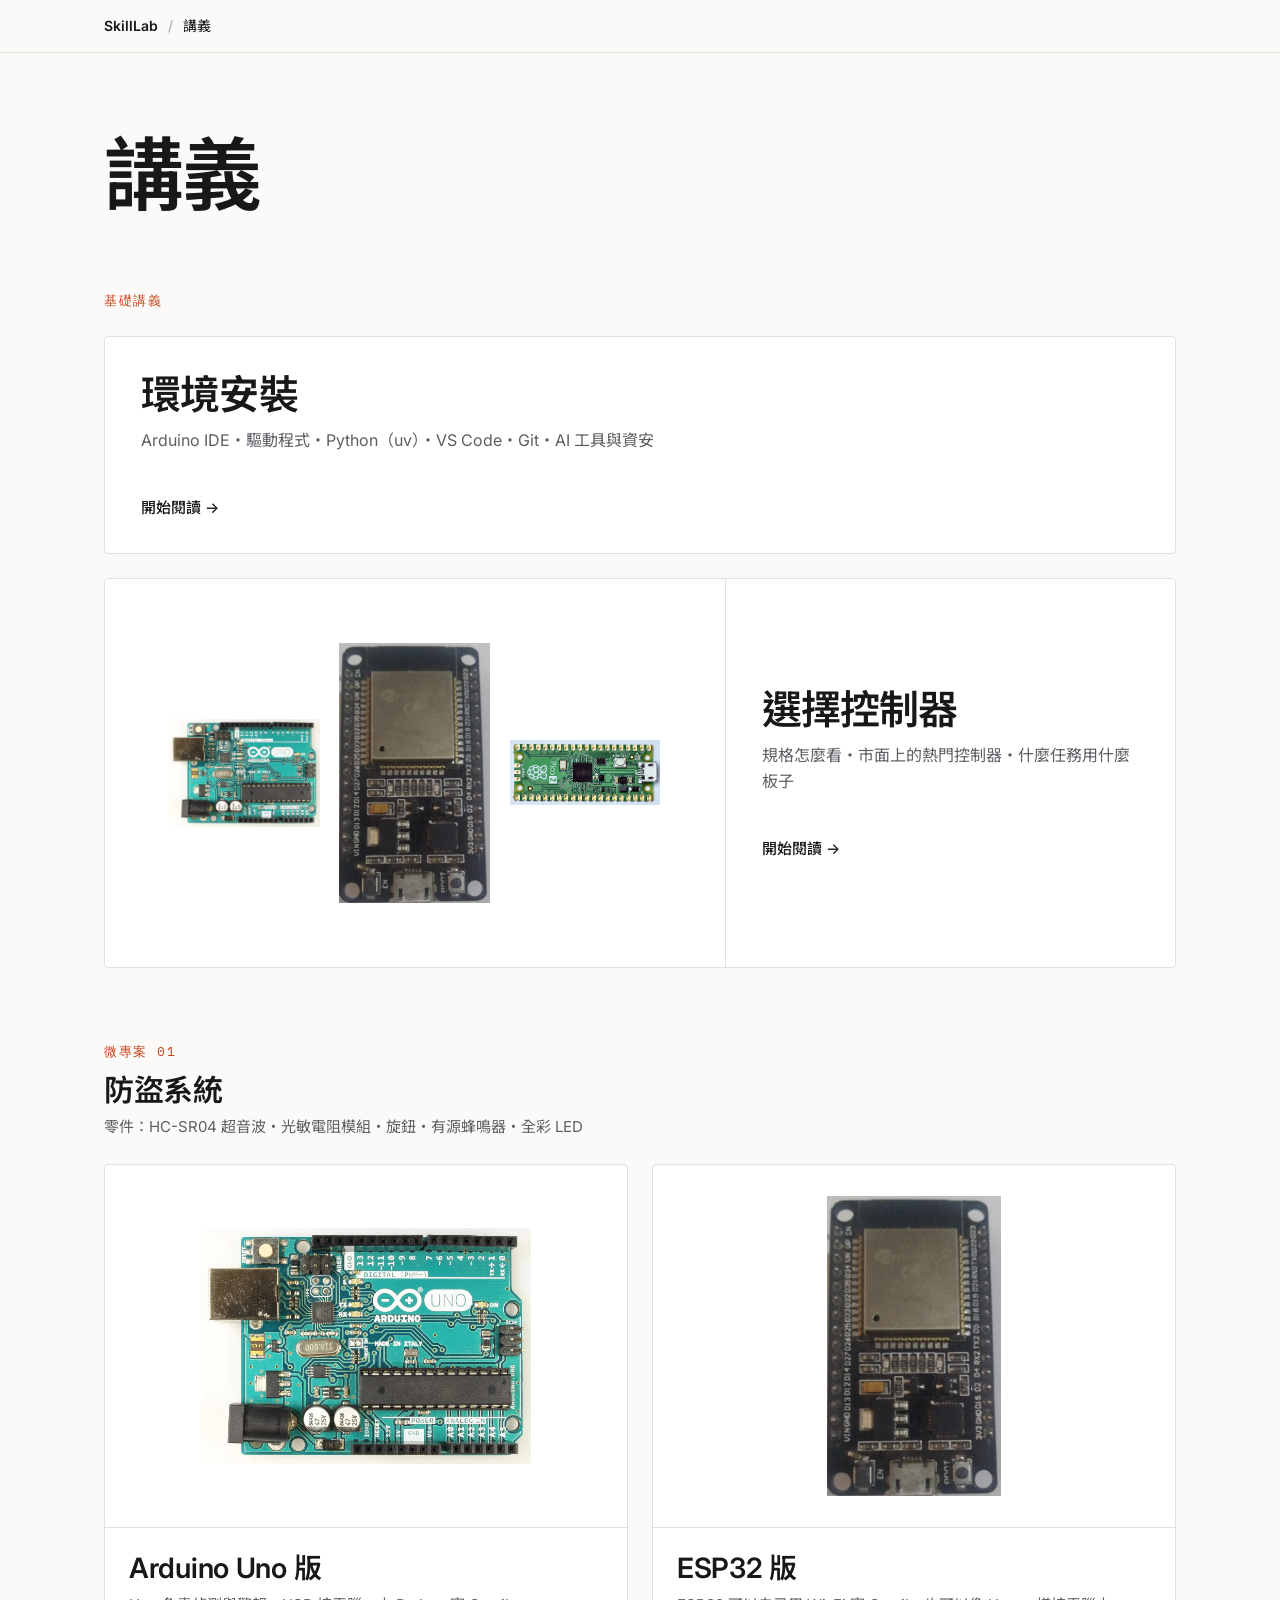
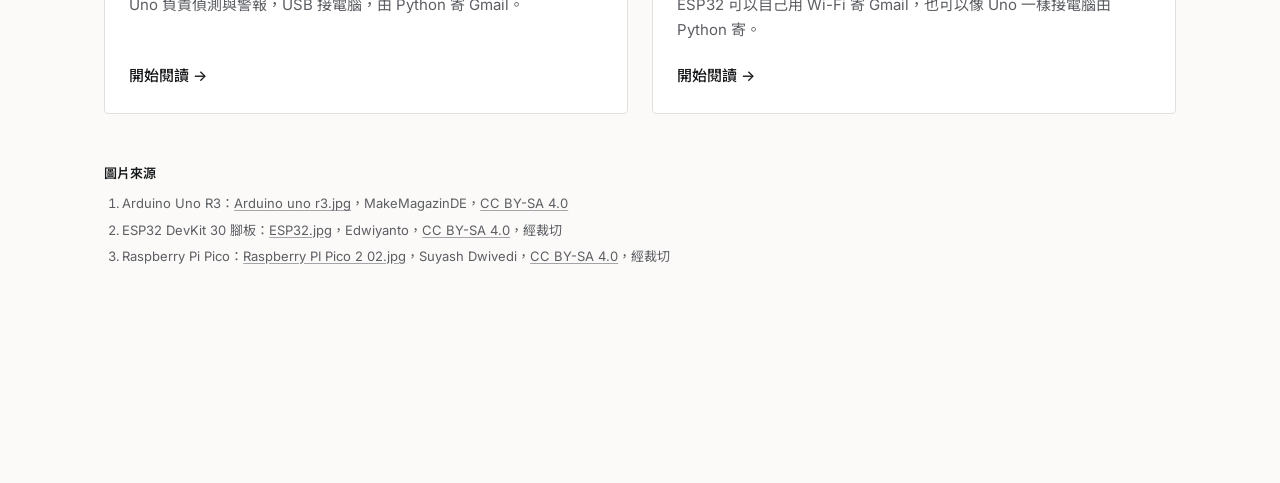
==== handout.html @ 5c255bfe "Publish SkillLab website" ====
<!doctype html>
<html lang="zh-Hant">
<head>
<meta charset="utf-8">
<meta name="viewport" content="width=device-width, initial-scale=1">
<title>講義｜SkillLab</title>
<link rel="preconnect" href="https://fonts.googleapis.com">
<link rel="preconnect" href="https://fonts.gstatic.com" crossorigin>
<link href="https://fonts.googleapis.com/css2?family=IBM+Plex+Mono:wght@400;500&family=Inter:wght@400;500;600;700&family=Noto+Sans+TC:wght@400;500;700&display=swap" rel="stylesheet">
<link rel="stylesheet" href="assets/style.css">
<link rel="stylesheet" href="assets/handout.css">
</head>
<body class="hd">
<header class="topbar"><div class="topbar-in">
  <a class="brand" href="index.html">SkillLab</a><span class="sep">/</span>
  <span class="here">講義</span>
</div></header>

<main class="menu">
  <h1>講義</h1>

  <section class="grp" aria-labelledby="g1">
    <p class="grp-lab" id="g1">基礎講義</p>
    <div class="cards">
      <a class="card wide" href="handout/setup.html">
        <div class="card-body">
          <h2>環境安裝</h2>
          <p>Arduino IDE・驅動程式・Python（uv）・VS Code・Git・AI 工具與資安</p>
          <span class="go">開始閱讀 →</span>
        </div>
      </a>
      <a class="card wide" href="handout/controller.html">
        <div class="card-pic">
          <img src="assets/handout/img/uno-r3.webp" alt="" width="400" height="300">
          <img src="assets/handout/img/esp32-30pin.webp" alt="" width="400" height="300">
          <img src="assets/handout/img/pico.webp" alt="" width="400" height="300">
        </div>
        <div class="card-body">
          <h2>選擇控制器</h2>
          <p>規格怎麼看・市面上的熱門控制器・什麼任務用什麼板子</p>
          <span class="go">開始閱讀 →</span>
        </div>
      </a>
    </div>
  </section>

  <section class="grp" aria-labelledby="g2">
    <p class="grp-lab" id="g2">微專案 01</p>
    <h2 class="grp-title">防盜系統</h2>
    <p class="grp-sub">零件：HC-SR04 超音波・光敏電阻模組・旋鈕・有源蜂鳴器・全彩 LED</p>
    <div class="cards">
      <a class="card" href="handout/alarm-uno.html">
        <div class="card-pic"><img src="assets/handout/img/uno-r3.webp" alt="" width="400" height="300" loading="lazy"></div>
        <div class="card-body">
          <h2>Arduino Uno 版</h2>
          <p>Uno 負責偵測與警報，USB 接電腦，由 Python 寄 Gmail。</p>
          <span class="go">開始閱讀 →</span>
        </div>
      </a>
      <a class="card" href="handout/alarm-esp32.html">
        <div class="card-pic"><img src="assets/handout/img/esp32-30pin.webp" alt="" width="400" height="300" loading="lazy"></div>
        <div class="card-body">
          <h2>ESP32 版</h2>
          <p>ESP32 可以自己用 Wi-Fi 寄 Gmail，也可以像 Uno 一樣接電腦由 Python 寄。</p>
          <span class="go">開始閱讀 →</span>
        </div>
      </a>
    </div>
  </section>

  <footer class="credits">
    <h2>圖片來源</h2>
    <ol>
      <li>Arduino Uno R3：<a href="https://commons.wikimedia.org/wiki/File:Arduino_uno_r3.jpg">Arduino uno r3.jpg</a>，MakeMagazinDE，<a href="https://creativecommons.org/licenses/by-sa/4.0">CC BY-SA 4.0</a></li>
      <li>ESP32 DevKit 30 腳板：<a href="https://commons.wikimedia.org/wiki/File:ESP32.jpg">ESP32.jpg</a>，Edwiyanto，<a href="https://creativecommons.org/licenses/by-sa/4.0">CC BY-SA 4.0</a>，經裁切</li>
      <li>Raspberry Pi Pico：<a href="https://commons.wikimedia.org/wiki/File:Raspberry_PI_Pico_2_02.jpg">Raspberry PI Pico 2 02.jpg</a>，Suyash Dwivedi，<a href="https://creativecommons.org/licenses/by-sa/4.0">CC BY-SA 4.0</a>，經裁切</li>
    </ol>
  </footer>
</main>
</body>
</html>
---- assets/style.css ----
:root {
  --paper: #fbfaf8;
  --ink: #17181a;
  --ink-2: #5c5e63;
  --ink-3: #a3a5aa;
  --rule: #e2e0db;
  --accent: #e4572e;
  --accent-tint: #fbe4dc;
  --accent-text: #c8441c; /* accent at 4.6:1 for small text */
  --ink-dim: #898b90;     /* dimmed large text, 3.3:1 */
  --face-top: #ffffff;
  --face-left: #f1efea;
  --face-right: #e6e3dd;
  --ease: cubic-bezier(.2, .7, .2, 1);
  --dur: 450ms;
  --mono: "IBM Plex Mono", ui-monospace, monospace;
}

* { box-sizing: border-box; }

html { background: var(--paper); -webkit-text-size-adjust: 100%; }

body {
  margin: 0;
  color: var(--ink);
  font-family: "Inter", "Noto Sans TC", system-ui, sans-serif;
  overflow-x: hidden;
}

h1, h2, p, ol { margin: 0; padding: 0; }

/* ---------- hero ---------- */
.hero {
  position: relative;
  height: 100svh;
  display: flex;
  flex-direction: column;
  align-items: center;
  justify-content: center;
  text-align: center;
  padding: 0 20px;
}

.hero h1 {
  font-size: clamp(64px, 17vw, 208px);
  font-weight: 600;
  letter-spacing: -0.045em;
  line-height: 0.9;
}

.hero .sub {
  margin-top: 24px;
  font-size: clamp(17px, 2vw, 22px);
  font-weight: 400;
  color: var(--ink-2);
}

.hero .core {
  margin-top: 56px;
  font-size: clamp(22px, 2.6vw, 32px);
  font-weight: 600;
  letter-spacing: -0.01em;
  text-wrap: balance;
}

.hero .tag {
  margin-top: 14px;
  display: flex;
  align-items: center;
  gap: 14px;
  font-size: 14px;
  letter-spacing: .24em;
  color: var(--ink-2);
}

.hero .tag::before,
.hero .tag::after {
  content: "";
  width: 28px;
  height: 1px;
  background: var(--ink-3);
}

.actions {
  display: flex;
  align-items: center;
  gap: 28px;
}

.hero .actions { margin-top: 48px; }

.btn,
.more {
  display: inline-flex;
  align-items: center;
  min-height: 48px;
  font-size: 16px;
  font-weight: 500;
  text-decoration: none;
  transition: background-color var(--dur) var(--ease), color var(--dur) var(--ease);
}

.btn {
  padding: 0 24px;
  border-radius: 4px;
  background: var(--ink);
  color: var(--paper);
}

.btn:hover { background: var(--accent); }

.more { color: var(--ink-2); }
.more:hover { color: var(--ink); }

a:focus-visible,
button:focus-visible {
  outline: 2px solid var(--accent);
  outline-offset: 3px;
}

@media (max-width: 599px) {
  .hero .core { margin-top: 40px; }
  .actions { flex-direction: column; gap: 4px; }
  .hero .actions { margin-top: 40px; }
}

@media (prefers-reduced-motion: no-preference) {
  html { scroll-behavior: smooth; }
}
/* ---------- teardown ---------- */
.teardown {
  position: relative;
  height: 800svh;
}

.steps {
  position: absolute;
  top: 0;
  left: 0;
  right: 0;
  height: 700svh;
  pointer-events: none;
}

.trig { height: 100svh; }

.stage {
  position: sticky;
  top: 0;
  height: 100svh;
  overflow: hidden;
}

.stage-inner {
  height: 100%;
  max-width: 1280px;
  margin: 0 auto;
  padding: 0 48px;
  display: grid;
  grid-template-columns: minmax(0, 64fr) minmax(0, 36fr);
  column-gap: 48px;
  align-items: center;
}

.fig {
  min-width: 0;
  display: grid;
  align-items: center;
  justify-items: center;
}

.fig-ex {
  grid-area: 1 / 1;
  min-width: 0;
  width: 100%;
  transition: opacity 300ms var(--ease);
}
.fig-ex.is-in,
.fig-ex.is-out { opacity: 0; }

[hidden] { display: none !important; }

.model {
  display: block;
  width: 100%;
  height: auto;
  max-height: 78svh;
}

.side {
  container-type: inline-size;
  display: flex;
  flex-direction: column;
  gap: 20px;
}

.side-ex {
  max-width: 360px;
  display: flex;
  flex-direction: column;
  gap: 20px;
}

/* example menu: the system name. Large at step 0 (the only step that can switch), compact above the glyph afterwards */
.tabs {
  display: flex;
  gap: 0.7em;
  white-space: nowrap;
  font-size: min(clamp(26px, 3.4vw, 40px), 8cqw);
  font-weight: 600;
  letter-spacing: -0.01em;
  line-height: 1.2;
  transition: font-size var(--dur) var(--ease);
}

.tab {
  appearance: none;
  background: none;
  border: 0;
  border-radius: 2px;
  margin: 0;
  padding: 0;
  min-height: 44px;
  font: inherit;
  letter-spacing: inherit;
  color: var(--ink-dim);
  cursor: pointer;
  transition: color var(--dur) var(--ease);
}
.tab:hover { color: var(--ink-2); }
.tab[aria-selected="true"],
.tab[aria-selected="true"]:hover { color: var(--ink); }

/* steps 1-6: no switching mid-teardown, only the chosen name stays, as a label */
.stage:not([data-step="0"]) .tabs { font-size: 13px; letter-spacing: 0; }
.stage:not([data-step="0"]) .tab {
  min-height: 0;
  padding-block: 9px;
  font-weight: 600;
  pointer-events: none;
  cursor: default;
}
.stage:not([data-step="0"]) .tab:not([aria-selected="true"]) { display: none; }

/* desktop step 0: nothing below the menu yet, so let it centre on the drawing */
@media (min-width: 900px) {
  .stage[data-step="0"] .side-ex { display: none; }
}

html:not(.js) .tab:not([aria-selected="true"]) { display: none; }

/* network glyph */
.glyph {
  display: block;
  width: 240px;
  height: auto;
  opacity: 0;
  transition: opacity var(--dur) var(--ease);
}
.glyph text {
  font-family: "Inter", "Noto Sans TC", system-ui, sans-serif;
  font-size: 13px;
  fill: var(--ink-2);
  transition: fill var(--dur) var(--ease);
}
.glyph .g-e { color: var(--ink-3); transition: color var(--dur) var(--ease); }
.glyph .g-e line { stroke: currentColor; stroke-width: 1; }
.glyph .g-e polygon { fill: currentColor; stroke: none; }

.stage:not([data-step="0"]) .glyph { opacity: 1; }

.stage[data-step="1"] .glyph text[data-slot="sense"],
.stage[data-step="2"] .glyph text[data-slot="decide"],
.stage[data-step="3"] .glyph text[data-slot="act"],
.stage[data-step="4"] .glyph text[data-slot="record"],
.stage[data-step="5"] .glyph text[data-slot="send"] { fill: var(--accent-text); font-weight: 600; }

.stage[data-step="1"] .glyph .g-e:is([data-from="sense"], [data-to="sense"]),
.stage[data-step="2"] .glyph .g-e:is([data-from="decide"], [data-to="decide"]),
.stage[data-step="3"] .glyph .g-e:is([data-from="act"], [data-to="act"]),
.stage[data-step="4"] .glyph .g-e:is([data-from="record"], [data-to="record"]),
.stage[data-step="5"] .glyph .g-e:is([data-from="send"], [data-to="send"]) { color: var(--ink-2); }

.stage[data-step="6"] .glyph .g-e[data-loop="1"] { color: var(--accent); }
.stage[data-step="6"] .glyph .g-e[data-loop="1"] line {
  stroke-dasharray: 5 4;
  animation: gflow 2.4s linear infinite;
}
@keyframes gflow { to { stroke-dashoffset: -9; } }

.caps { display: grid; }

.cap {
  grid-area: 1 / 1;
  opacity: 0;
  visibility: hidden;
  transform: translateY(8px);
  transition: opacity var(--dur) var(--ease), transform var(--dur) var(--ease), visibility 0s linear var(--dur);
}

.stage[data-step="1"] .cap:nth-child(1),
.stage[data-step="2"] .cap:nth-child(2),
.stage[data-step="3"] .cap:nth-child(3),
.stage[data-step="4"] .cap:nth-child(4),
.stage[data-step="5"] .cap:nth-child(5),
.stage[data-step="6"] .cap:nth-child(6) {
  opacity: 1;
  visibility: visible;
  transform: none;
  transition-delay: 0s;
}

.cap .sent { text-wrap: balance; }

.cap .ph { white-space: nowrap; }

.cap .lab {
  font-family: var(--mono);
  font-size: 13px;
  letter-spacing: 0.12em;
  text-transform: uppercase;
  color: var(--accent-text);
  margin-bottom: 12px;
}

.cap .sent {
  max-width: 22em;
  font-size: clamp(19px, 1.9vw, 24px);
  font-weight: 500;
  line-height: 1.5;
  color: var(--ink);
}

/* ---------- drawing ---------- */
.model :is(.f-top, .f-left, .f-right, .plate, .screen, .wheel) {
  stroke: var(--ink);
  stroke-width: 1.25;
  stroke-linejoin: round;
  vector-effect: non-scaling-stroke;
  transition: fill var(--dur) var(--ease), stroke var(--dur) var(--ease);
}
.model .f-top { fill: var(--face-top); }
.model .f-left { fill: var(--face-left); }
.model .f-right { fill: var(--face-right); }
.model .plate { fill: #fff; stroke-width: 1; }
.model .screen { fill: var(--ink); }
.model .wheel { fill: var(--ink); }
.model .t-plate { font-family: var(--mono); font-weight: 500; fill: var(--ink); }
.model .t-screen { font-family: var(--mono); font-weight: 500; fill: #fbfaf8; }

.model .ground { fill: #fff; stroke: var(--rule); stroke-width: 1.25; vector-effect: non-scaling-stroke; }
.model .lane-edge { stroke: var(--ink-3); stroke-width: 1; stroke-dasharray: 10 8; vector-effect: non-scaling-stroke; }
.model .stop { fill: var(--ink-3); stroke: none; }

.model .loop {
  fill: none;
  stroke: var(--ink);
  stroke-width: 1.25;
  stroke-dasharray: 6 4;
  stroke-linejoin: round;
  vector-effect: non-scaling-stroke;
  transition: fill var(--dur) var(--ease), stroke var(--dur) var(--ease);
}

.model .detail { stroke: var(--ink); stroke-width: 1; vector-effect: non-scaling-stroke; transition: stroke var(--dur) var(--ease); }
.model .cone { stroke: var(--ink-3); stroke-width: 1; stroke-dasharray: 5 4; vector-effect: non-scaling-stroke; transition: stroke var(--dur) var(--ease); }

.model .net {
  fill: none;
  stroke: var(--ink-3);
  stroke-width: 1.25;
  stroke-dasharray: 7 6;
  stroke-linejoin: round;
  vector-effect: non-scaling-stroke;
  transition: stroke var(--dur) var(--ease);
}
.model .net-head { fill: var(--ink-3); stroke: none; transition: fill var(--dur) var(--ease); }

.model [data-slot]:not(.callout) { transition: opacity var(--dur) var(--ease); }

/* callouts */
.model .callout { opacity: 0; transition: opacity var(--dur) var(--ease); pointer-events: none; }
.model .callout .lead { stroke: var(--accent); stroke-width: 1; vector-effect: non-scaling-stroke; }
.model .callout .dot { fill: var(--accent); r: 5px; }
.model .callout .lbl { font-family: var(--mono); font-size: 22px; font-weight: 500; fill: var(--ink); }

/* dim everything that is not active: steps 1-5 = one slot, step 6 = the parts flagged data-loop */
/* dimmed parts stay opaque (no see-through): only strokes and dark fills are lightened */
.stage:is([data-step="1"], [data-step="2"], [data-step="3"], [data-step="4"], [data-step="5"], [data-step="6"]) .model [data-slot]:not(.callout) :is(.f-top, .f-left, .f-right, .plate, .loop, .detail) { stroke: #cfcdc8; }
.stage:is([data-step="1"], [data-step="2"], [data-step="3"], [data-step="4"], [data-step="5"], [data-step="6"]) .model [data-slot]:not(.callout) :is(.screen, .wheel) { fill: #cfcdc8; stroke: #cfcdc8; }
.stage:is([data-step="1"], [data-step="2"], [data-step="3"], [data-step="4"], [data-step="5"], [data-step="6"]) .model [data-slot]:not(.callout) :is(.t-plate, .t-screen) { fill: #fff; }
.stage:is([data-step="1"], [data-step="2"], [data-step="3"], [data-step="4"], [data-step="5"], [data-step="6"]) .model [data-slot]:not(.callout) :is(.cone, .net, .lane-edge) { stroke: #dcdad5; }
.stage:is([data-step="1"], [data-step="2"], [data-step="3"], [data-step="4"], [data-step="5"], [data-step="6"]) .model [data-slot]:not(.callout) :is(.net-head, .stop) { fill: #dcdad5; }

:is(.stage[data-step="1"] .model [data-slot="sense"],
  .stage[data-step="2"] .model [data-slot="decide"],
  .stage[data-step="3"] .model [data-slot="act"],
  .stage[data-step="4"] .model [data-slot="record"],
  .stage[data-step="5"] .model [data-slot="send"],
  .stage[data-step="6"] .model [data-loop="1"]):not(.callout) :is(.f-top, .f-left, .f-right, .loop, .detail, .plate) { stroke: var(--accent); }
:is(.stage[data-step="1"] .model [data-slot="sense"],
  .stage[data-step="2"] .model [data-slot="decide"],
  .stage[data-step="3"] .model [data-slot="act"],
  .stage[data-step="4"] .model [data-slot="record"],
  .stage[data-step="5"] .model [data-slot="send"],
  .stage[data-step="6"] .model [data-loop="1"]):not(.callout) :is(.screen, .wheel) { fill: var(--ink); stroke: var(--accent); }
:is(.stage[data-step="1"] .model [data-slot="sense"],
  .stage[data-step="2"] .model [data-slot="decide"],
  .stage[data-step="3"] .model [data-slot="act"],
  .stage[data-step="4"] .model [data-slot="record"],
  .stage[data-step="5"] .model [data-slot="send"],
  .stage[data-step="6"] .model [data-loop="1"]):not(.callout) .t-screen { fill: #fbfaf8; }
:is(.stage[data-step="1"] .model [data-slot="sense"],
  .stage[data-step="2"] .model [data-slot="decide"],
  .stage[data-step="3"] .model [data-slot="act"],
  .stage[data-step="4"] .model [data-slot="record"],
  .stage[data-step="5"] .model [data-slot="send"],
  .stage[data-step="6"] .model [data-loop="1"]):not(.callout) .t-plate { fill: var(--ink); }
:is(.stage[data-step="1"] .model [data-slot="sense"],
  .stage[data-step="2"] .model [data-slot="decide"],
  .stage[data-step="3"] .model [data-slot="act"],
  .stage[data-step="4"] .model [data-slot="record"],
  .stage[data-step="5"] .model [data-slot="send"],
  .stage[data-step="6"] .model [data-loop="1"]):not(.callout) :is(.f-top, .loop) { fill: var(--accent-tint); }
:is(.stage[data-step="1"] .model [data-slot="sense"],
  .stage[data-step="2"] .model [data-slot="decide"],
  .stage[data-step="3"] .model [data-slot="act"],
  .stage[data-step="4"] .model [data-slot="record"],
  .stage[data-step="5"] .model [data-slot="send"],
  .stage[data-step="6"] .model [data-loop="1"]):not(.callout) .cone { stroke: var(--accent); }
:is(.stage[data-step="1"] .model [data-slot="sense"],
  .stage[data-step="2"] .model [data-slot="decide"],
  .stage[data-step="3"] .model [data-slot="act"],
  .stage[data-step="4"] .model [data-slot="record"],
  .stage[data-step="5"] .model [data-slot="send"],
  .stage[data-step="6"] .model [data-loop="1"]):not(.callout) .net { stroke: var(--accent); animation: flow 2.4s linear infinite; }
:is(.stage[data-step="1"] .model [data-slot="sense"],
  .stage[data-step="2"] .model [data-slot="decide"],
  .stage[data-step="3"] .model [data-slot="act"],
  .stage[data-step="4"] .model [data-slot="record"],
  .stage[data-step="5"] .model [data-slot="send"],
  .stage[data-step="6"] .model [data-loop="1"]):not(.callout) .net-head { fill: var(--accent); }

@keyframes flow { to { stroke-dashoffset: -26; } }

:is(.stage[data-step="1"] .model .callout[data-slot="sense"],
  .stage[data-step="2"] .model .callout[data-slot="decide"],
  .stage[data-step="3"] .model .callout[data-slot="act"],
  .stage[data-step="4"] .model .callout[data-slot="record"],
  .stage[data-step="5"] .model .callout[data-slot="send"],
  .stage[data-step="6"] .model .callout[data-loop="1"]) { opacity: 1; }

/* ---------- ask / traps ---------- */
.ask,
.traps {
  max-width: 1280px;
  margin: 0 auto;
  padding-inline: 48px;
}

.ask { padding-block: 24svh 0; }
.traps { padding-top: 0; }

.ask .lab {
  font-family: var(--mono);
  font-size: 13px;
  letter-spacing: 0.12em;
  text-transform: uppercase;
  color: var(--accent-text);
  margin-bottom: 12px;
}

.reveal { list-style: none; }
.reveal .ph { white-space: nowrap; }

.ask .reveal li {
  font-size: clamp(36px, 6.4vw, 92px);
  font-weight: 600;
  letter-spacing: -0.02em;
  line-height: 1.15;
  margin-block: 0.3em;
  text-wrap: balance;
}

.traps-list li {
  min-height: 64svh;
  display: flex;
  flex-direction: column;
  justify-content: center;
}

.traps-list .idx {
  font-family: var(--mono);
  font-size: 13px;
  letter-spacing: 0.12em;
  color: var(--ink-2);
  margin-bottom: 16px;
  transition: color var(--dur) var(--ease);
}

.traps-list .q {
  max-width: 16em;
  font-size: clamp(28px, 4.6vw, 64px);
  font-weight: 600;
  letter-spacing: -0.015em;
  line-height: 1.25;
  text-wrap: balance;
}

.js .reveal li {
  color: var(--ink-dim);
  transition: color var(--dur) var(--ease);
}
.js .reveal li.is-on { color: var(--ink); }
.traps-list li.is-on .idx { color: var(--accent-text); }

/* ---------- end ---------- */
.next {
  display: flex;
  flex-direction: column;
  align-items: center;
  padding: 0 48px 28svh;
}
.next::before {
  content: "";
  display: block;
  width: min(100%, 1184px);
  margin-bottom: 28svh;
  border-top: 1px solid var(--rule);
}

/* ---------- tablet / phone ---------- */
@media (max-width: 899px) {
  .stage-inner {
    padding: 0 20px;
    grid-template-columns: minmax(0, 1fr);
    display: flex;
    flex-direction: column;
    justify-content: center;
    align-items: stretch;
    gap: 28px;
  }
  .fig { height: auto; }
  .model { max-height: 56svh; margin: 0 auto; }
  .side, .side-ex { max-width: none; gap: 14px; }
  .side-ex { gap: 14px; }
  .model .callout .lbl { font-size: 30px; }
  .model .callout .dot { r: 7px; }
  .next { padding: 0 20px 28svh; }
  .ask, .traps { padding-inline: 20px; }
}

@media (max-width: 599px) {
  .model .callout .lbl { font-size: 38px; }
  .model .callout .dot { r: 9px; }
}

@media (max-width: 399px) {
  .glyph { width: 200px; }
  .glyph text { font-size: 15.6px; }
  .stage-inner { padding: 0 16px; }
  .next { padding: 0 16px 28svh; }
  .ask, .traps { padding-inline: 16px; }
}

@media (prefers-reduced-motion: reduce) {
  *, *::before, *::after {
    transition: none !important;
    animation: none !important;
  }
}

/* ---------- 3D figure: one render per step under the SVG overlay ---------- */
.shot { display: grid; width: min(100%, calc(78svh * (var(--ar)))); margin: 0 auto; }
.shot > * { grid-area: 1 / 1; width: 100%; height: auto; }
.shot .model { max-height: none; }
.shot-img { display: block; opacity: 0; transition: opacity var(--dur) var(--ease); }
.stage[data-step="0"] .shot-img[data-s="0"] { opacity: 1; }
.stage[data-step="1"] .shot-img[data-s="1"] { opacity: 1; }
.stage[data-step="2"] .shot-img[data-s="2"] { opacity: 1; }
.stage[data-step="3"] .shot-img[data-s="3"] { opacity: 1; }
.stage[data-step="4"] .shot-img[data-s="4"] { opacity: 1; }
.stage[data-step="5"] .shot-img[data-s="5"] { opacity: 1; }
.stage[data-step="6"] .shot-img[data-s="6"] { opacity: 1; }
@media (max-width: 899px) { .shot { width: min(100%, calc(56svh * (var(--ar)))); } }
---- assets/handout.css ----
/* SkillLab handouts. Load after style.css (tokens, base font, focus ring come from there). */

:root {
  --col: 760px;
  --gut: 24px;
  --face: #ffffff;
}

body.hd {
  background: var(--paper);
  line-height: 1.8;
}

:where(.hd) :where(h1, h2, h3, h4, p, ul, ol, dl, dd, figure, pre) { margin: 0; padding: 0; }
:where(.hd) a { color: inherit; }
:where(.hd) img { max-width: 100%; }

/* ---------- top bar ---------- */
.topbar {
  position: sticky;
  top: 0;
  z-index: 10;
  background: rgb(251 250 248 / 0.92);
  -webkit-backdrop-filter: saturate(1.4) blur(10px);
  backdrop-filter: saturate(1.4) blur(10px);
  border-bottom: 1px solid var(--rule);
}
.topbar-in {
  max-width: 1120px;
  margin: 0 auto;
  padding: 0 var(--gut);
  height: 52px;
  display: flex;
  align-items: center;
  gap: 10px;
  font-size: 14px;
  white-space: nowrap;
  overflow: hidden;
}
.topbar a {
  min-height: 44px;
  display: inline-flex;
  align-items: center;
  color: var(--ink-2);
  text-decoration: none;
}
.topbar a:hover { color: var(--ink); }
.topbar .brand { color: var(--ink); font-weight: 600; }
.topbar .sep { color: var(--ink-3); }
.topbar .here { color: var(--ink); overflow: hidden; text-overflow: ellipsis; }

/* ---------- page grid: header / toc / main ---------- */
.page {
  max-width: 1120px;
  margin: 0 auto;
  padding: 0 var(--gut);
  display: grid;
  grid-template-columns: minmax(0, var(--col));
  justify-content: center;
}
@media (min-width: 1100px) {
  .page.has-toc {
    grid-template-columns: 200px minmax(0, var(--col));
    grid-template-areas: ". head" "toc main";
    column-gap: 72px;
  }
  .page.has-toc > .doc-head { grid-area: head; }
  .page.has-toc > .toc { grid-area: toc; position: sticky; top: 84px; align-self: start; padding-top: 96px; }
  .page.has-toc > .doc { grid-area: main; }
}

/* ---------- document header ---------- */
.doc-head { padding: 80px 0 48px; }
.kicker {
  font-family: var(--mono);
  font-size: 13px;
  letter-spacing: 0.12em;
  color: var(--accent-text);
}
.doc-head h1 {
  margin-top: 14px;
  font-size: clamp(44px, 7vw, 80px);
  font-weight: 600;
  letter-spacing: -0.03em;
  line-height: 1.05;
}
.doc-head .lead {
  margin-top: 20px;
  max-width: 34em;
  font-size: clamp(18px, 2vw, 21px);
  line-height: 1.7;
  color: var(--ink-2);
  text-wrap: pretty;
}
.doc-head .meta {
  margin-top: 24px;
  display: flex;
  flex-wrap: wrap;
  gap: 6px 24px;
  font-size: 14px;
  line-height: 1.7;
  color: var(--ink-2);
}
.doc-head .meta b { font-weight: 500; color: var(--ink); }
.doc-head .switch {
  margin-top: 20px;
  display: inline-flex;
  align-items: center;
  min-height: 44px;
  font-size: 15px;
  font-weight: 500;
  text-decoration: none;
}
.doc-head .switch:hover { color: var(--accent-text); }
.badge {
  display: inline-block;
  margin-left: 12px;
  padding: 2px 8px;
  border: 1px solid var(--ink-3);
  border-radius: 4px;
  font-family: var(--mono);
  font-size: 12px;
  letter-spacing: 0.04em;
  color: var(--ink-2);
  vertical-align: middle;
}

/* ---------- table of contents ---------- */
.toc { font-size: 14px; line-height: 1.5; }
.toc-h {
  font-family: var(--mono);
  font-size: 12px;
  letter-spacing: 0.12em;
  color: var(--ink-2);
  margin-bottom: 8px;
}
.toc ol { list-style: none; }
.toc a {
  display: flex;
  gap: 12px;
  padding: 7px 0;
  color: var(--ink-2);
  text-decoration: none;
}
.toc a .n { flex: none; width: 1.6em; font-family: var(--mono); font-size: 12px; color: var(--ink-3); padding-top: 1px; }
.toc a:hover { color: var(--ink); }
.toc a[aria-current="true"] { color: var(--ink); font-weight: 500; }
.toc a[aria-current="true"] .n { color: var(--accent-text); }
@media (max-width: 1099px) {
  .toc { padding: 20px 0; border-block: 1px solid var(--rule); }
  .toc a { padding: 5px 0; min-height: 36px; align-items: center; }
}
@media (min-width: 600px) and (max-width: 1099px) {
  .toc ol { columns: 2; column-gap: 32px; }
  .toc li { break-inside: avoid; }
}

/* ---------- sections ---------- */
.doc { padding-bottom: 40px; min-width: 0; }
.sec { padding-top: 104px; scroll-margin-top: 40px; }
.sec:first-child { padding-top: 72px; }
.sec-no {
  font-family: var(--mono);
  font-size: 13px;
  letter-spacing: 0.12em;
  color: var(--accent-text);
}
.sec h2 {
  margin-top: 10px;
  font-size: clamp(28px, 3.4vw, 40px);
  font-weight: 600;
  letter-spacing: -0.02em;
  line-height: 1.25;
  text-wrap: balance;
}
.sec h3 {
  margin-top: 56px;
  font-size: 21px;
  font-weight: 600;
  line-height: 1.45;
  text-wrap: balance;
}
.sec :where(h3 + *) { margin-top: 12px; }
.sec :where(h2 + p, h2 + ul) { margin-top: 16px; }
.sec :where(p, li, dd) { font-size: 17px; line-height: 1.85; }
.sec :where(p + p, p + ul, ul + p, p + ol, ol + p) { margin-top: 12px; }
.sec .note { font-size: 15px; line-height: 1.8; color: var(--ink-2); }
.sec .note + .note { margin-top: 6px; }
.prose { padding-left: 1.2em; }
.prose li + li { margin-top: 6px; }
.prose li::marker { color: var(--ink-3); }
.sec b, .sec strong { font-weight: 600; }
.mono, .sec code { font-family: var(--mono); font-size: 0.88em; }
.sec code { padding: 1px 5px; border-radius: 3px; background: #f1efea; }

/* the one dominant element of a section */
.lead-in { margin-top: 36px; }
.lead-in + p, .lead-in + .note, .lead-in + ul { margin-top: 28px; }

/* ---------- figures ---------- */
.figure { margin-top: 36px; }
.figure img, .figure svg { display: block; width: 100%; height: auto; }
.figure figcaption, .cap { margin-top: 12px; font-size: 14px; line-height: 1.65; color: var(--ink-2); }
.panel { background: var(--face); border: 1px solid var(--rule); border-radius: 4px; padding: 28px; }
@media (max-width: 599px) { .panel { padding: 20px 16px; } }

.trio { margin-top: 36px; display: grid; grid-template-columns: repeat(3, minmax(0, 1fr)); gap: 12px; align-items: start; }
.trio figure { display: flex; flex-direction: column; }
.trio .ph {
  position: relative;
  aspect-ratio: 4 / 3;
  background: var(--face);
  border: 1px solid var(--rule);
  border-radius: 4px;
  display: grid;
  place-items: center;
  overflow: hidden;
}
.trio .ph img { position: absolute; inset: 6%; width: 88%; height: 88%; object-fit: contain; }
.trio .t { margin-top: 10px; font-size: 15px; font-weight: 600; line-height: 1.4; }
.trio .s { font-size: 13px; line-height: 1.5; color: var(--ink-2); }
.trio .arr { font-family: var(--mono); color: var(--ink-3); }
.trio + * { margin-top: 28px; }

/* ---------- tables ---------- */
.table-wrap { margin-top: 36px; }
.table-wrap + p, .table-wrap + .note { margin-top: 16px; }
.tbl { width: 100%; border-collapse: collapse; font-size: 15px; line-height: 1.65; }
.tbl th, .tbl td { text-align: left; vertical-align: top; padding: 14px 18px 14px 0; border-bottom: 1px solid var(--rule); }
.tbl th:last-child, .tbl td:last-child { padding-right: 0; }
.tbl thead th { font-size: 13px; font-weight: 500; color: var(--ink-2); border-bottom: 1px solid var(--ink); padding-top: 0; }
.tbl tbody th { font-weight: 600; color: var(--ink); }
.tbl tbody th[scope="row"] { min-width: 8.5em; }
.tbl .grp th {
  padding-top: 36px;
  font-family: var(--mono);
  font-size: 12px;
  font-weight: 500;
  letter-spacing: 0.12em;
  color: var(--accent-text);
}
.tbl .sub { display: block; font-size: 13px; font-weight: 400; color: var(--ink-2); }
.tbl .thumb {
  display: block;
  width: 112px;
  aspect-ratio: 4 / 3;
  object-fit: contain;
  background: var(--face);
  border: 1px solid var(--rule);
  border-radius: 4px;
  margin-bottom: 8px;
}
.tbl .pin { font-family: var(--mono); font-size: 14px; white-space: nowrap; }
.tbl .hl { color: var(--accent-text); font-weight: 600; }
.tbl .price { font-family: var(--mono); letter-spacing: 0.05em; white-space: nowrap; }
.tbl.boards { font-size: 14px; }
.tbl.boards th[scope="row"] { width: 136px; }
.tbl.boards td:nth-of-type(2) { width: 52px; }
.tbl.boards td.price { width: 44px; }

/* stack rows into blocks on phones: every td needs data-label */
@media (max-width: 699px) {
  .tbl.stack thead { display: none; }
  .tbl.stack, .tbl.stack tbody, .tbl.stack tr, .tbl.stack th, .tbl.stack td { display: block; width: 100%; }
  .tbl.stack tr { padding: 18px 0; border-bottom: 1px solid var(--rule); }
  .tbl.stack tr.grp { padding: 28px 0 0; border-bottom: 0; }
  .tbl.stack th, .tbl.stack td { border: 0; padding: 0; }
  .tbl.stack td { position: relative; margin-top: 6px; padding-left: 7.5rem; }
  .tbl.stack td::before { content: attr(data-label); position: absolute; left: 0; top: 0.2em; width: 6.8rem; font-size: 13px; line-height: 1.5; color: var(--ink-2); }
  .tbl.stack td[data-label=""] { padding-left: 0; }
  .tbl.stack td[data-label=""]::before { content: none; }
  .tbl.stack .thumb { width: 112px; }
  .tbl.stack .grp th { padding: 0; }
}

/* ---------- decision flow ---------- */
.flow { list-style: none; margin-top: 36px; counter-reset: q; border-bottom: 1px solid var(--rule); }
.flow > li { position: relative; padding: 22px 0 22px 52px; border-top: 1px solid var(--rule); }
.flow > li::before {
  counter-increment: q;
  content: counter(q);
  position: absolute;
  left: 0;
  top: 22px;
  width: 30px;
  height: 30px;
  border: 1px solid var(--ink);
  border-radius: 50%;
  display: grid;
  place-items: center;
  font: 500 13px var(--mono);
}
.flow .q { font-size: 19px; font-weight: 600; line-height: 1.5; }
.flow .a { margin-top: 6px; font-size: 16px; line-height: 1.75; color: var(--ink-2); }
.flow .a b { color: var(--ink); }
.flow .yes { font-family: var(--mono); font-size: 13px; color: var(--accent-text); margin-right: 8px; }
.flow .a + .a { margin-top: 2px; }
.flow > li.last::before { content: "—"; border-color: var(--ink-3); color: var(--ink-3); }

/* ---------- failure list ---------- */
.fails { list-style: none; margin-top: 24px; border-bottom: 1px solid var(--rule); }
.fails > li {
  display: grid;
  grid-template-columns: 52px minmax(0, 1fr);
  gap: 12px;
  padding: 16px 0;
  border-top: 1px solid var(--rule);
  font-size: 16px;
  line-height: 1.75;
}
.sec:has(.fails) { counter-reset: fail; }  /* numbered through all lists of the section */
.fails > li { counter-increment: fail; }
.fails > li::before {
  content: counter(fail, decimal-leading-zero);
  padding-top: 3px;
  font: 500 12px var(--mono);
  letter-spacing: 0.08em;
  color: var(--accent-text);
}
.fails-h {
  margin-top: 48px;
  font-family: var(--mono);
  font-size: 13px;
  letter-spacing: 0.12em;
  color: var(--ink-2);
}
.fails-h + .fails { margin-top: 12px; }

/* ---------- four questions (AI / prepare / test / failure) ---------- */
.step-block { margin-top: 56px; }
.step-block:first-of-type { margin-top: 36px; }
.step-no { font-family: var(--mono); font-size: 13px; letter-spacing: 0.12em; color: var(--ink-2); }
.step-block h3 { margin-top: 6px; }
.qa {
  display: grid;
  grid-template-columns: 7.5em minmax(0, 1fr);
  margin-top: 16px;
  border-top: 1px solid var(--ink);
}
.qa dt, .qa dd { padding: 14px 0; border-bottom: 1px solid var(--rule); }
.qa dt { padding-right: 16px; font-size: 14px; font-weight: 600; line-height: 1.85; }
.qa dt.is-trap { color: var(--accent-text); }
.qa dd { font-size: 16px; line-height: 1.8; }
.qa dd ul { padding-left: 1.1em; }
.qa dd li { font-size: inherit; }
.qa dd li + li { margin-top: 4px; }
@media (max-width: 599px) {
  .qa { grid-template-columns: minmax(0, 1fr); }
  .qa dt { padding-bottom: 0; border-bottom: 0; }
  .qa dd { padding-top: 4px; }
}

/* ---------- parts ---------- */
.parts { list-style: none; margin-top: 36px; border-bottom: 1px solid var(--rule); }
.part {
  display: grid;
  grid-template-columns: 120px minmax(0, 1fr);
  gap: 28px;
  padding: 32px 0;
  border-top: 1px solid var(--rule);
}
.part-pic {
  width: 120px;
  aspect-ratio: 1;
  object-fit: cover;
  background: var(--face);
  border: 1px solid var(--rule);
  border-radius: 4px;
}
.part h3 { margin: 0; font-size: 21px; }
.part .spec { margin-top: 2px; font-family: var(--mono); font-size: 13px; line-height: 1.6; color: var(--ink-2); }
.kv { display: grid; grid-template-columns: 4.5em minmax(0, 1fr); gap: 8px 14px; margin-top: 14px; }
.kv dt { font-size: 14px; line-height: 1.85; color: var(--ink-2); }
.kv dd { font-size: 16px; line-height: 1.8; }
.kv dt.is-trap { color: var(--accent-text); }
@media (max-width: 599px) {
  .part { grid-template-columns: 72px minmax(0, 1fr); gap: 16px; }
  .part-pic { width: 72px; }
  .kv { grid-template-columns: minmax(0, 1fr); gap: 0; }
  .kv dt { margin-top: 10px; }
}

/* ---------- layer diagram (sensing / control / application) ---------- */
.layers { margin-top: 36px; display: flex; flex-direction: column; align-items: stretch; }
.layer { background: var(--face); border: 1px solid var(--rule); border-radius: 4px; padding: 20px 24px 22px; }
.layer.is-board { border: 1.5px solid var(--ink); }
.layer-h { display: flex; align-items: baseline; gap: 12px; flex-wrap: wrap; }
.layer-h b { font-size: 18px; font-weight: 600; }
.slot { font-family: var(--mono); font-size: 12px; letter-spacing: 0.08em; color: var(--accent-text); }
.layer-main { margin-top: 6px; font-size: 22px; font-weight: 600; letter-spacing: -0.01em; }
.chips { list-style: none; display: flex; flex-wrap: wrap; gap: 8px; margin-top: 12px; }
.chips li { padding: 4px 10px; border: 1px solid var(--rule); border-radius: 4px; font-size: 14px; line-height: 1.6; color: var(--ink-2); }
.chips li b { color: var(--ink); font-weight: 600; }
.layer .split { display: grid; grid-template-columns: repeat(2, minmax(0, 1fr)); gap: 12px; margin-top: 12px; }
.layer .split > div { border: 1px solid var(--rule); border-radius: 4px; padding: 14px 16px; }
.layer .split .layer-main { margin-top: 0; font-size: 17px; }
.layer .split .chips { margin-top: 8px; }
.layer .split .via { font-family: var(--mono); font-size: 12px; color: var(--ink-2); }
@media (max-width: 599px) { .layer .split { grid-template-columns: minmax(0, 1fr); } .layer { padding: 16px; } }
.link {
  position: relative;
  height: 56px;
  display: flex;
  align-items: center;
  padding-left: calc(50% + 14px);
  font-family: var(--mono);
  font-size: 12px;
  color: var(--ink-2);
}
.link::before { content: ""; position: absolute; left: 50%; top: 0; bottom: 7px; border-left: 1px solid var(--ink); }
.link::after {
  content: "";
  position: absolute;
  left: calc(50% - 5px);
  bottom: 0;
  border: 5px solid transparent;
  border-top: 7px solid var(--ink);
  border-bottom: 0;
}

/* ---------- state flow ---------- */
.states { list-style: none; margin-top: 36px; max-width: 520px; }
.st { background: var(--face); border: 1px solid var(--ink); border-radius: 4px; padding: 14px 20px; }
.st-name { font-size: 18px; font-weight: 600; line-height: 1.5; }
.st-out { margin-top: 2px; font-size: 14px; line-height: 1.7; color: var(--ink-2); }
.st.is-alarm { border-color: var(--accent); background: var(--accent-tint); }
.tr {
  position: relative;
  padding: 12px 0 18px 36px;
  font-size: 14px;
  line-height: 1.6;
  color: var(--ink-2);
}
.tr::before { content: ""; position: absolute; left: 20px; top: 0; bottom: 6px; border-left: 1px solid var(--ink); }
.tr::after { content: ""; position: absolute; left: 15px; bottom: 0; border: 5px solid transparent; border-top: 7px solid var(--ink); border-bottom: 0; }
.st-loop {
  margin-top: 16px;
  max-width: 520px;
  padding: 12px 16px;
  border: 1px dashed var(--ink-3);
  border-radius: 4px;
  font-size: 15px;
  line-height: 1.75;
}
.st-loop b { font-weight: 600; }

/* ---------- ESP32 board pinout (vertical, USB at the bottom) ---------- */
.pinouts { margin-top: 36px; display: grid; grid-template-columns: repeat(2, minmax(0, 1fr)); gap: 24px; align-items: start; }
@media (max-width: 759px) { .pinouts { grid-template-columns: minmax(0, 1fr); } }
.pinout { background: var(--face); border: 1px solid var(--rule); border-radius: 4px; padding: 20px 12px 16px; }
.po-title { text-align: center; font-size: 17px; font-weight: 600; }
.po-title span { display: block; font-size: 13px; font-weight: 400; color: var(--ink-2); }
.po-grid { margin-top: 14px; display: grid; grid-template-columns: minmax(0, 1fr) 56px minmax(0, 1fr); justify-content: center; }
.po-col { list-style: none; }
.po-col li { height: 24px; display: flex; align-items: center; gap: 6px; font-size: 12px; line-height: 1; }
.po-col.left li { justify-content: flex-end; }
.po-col .pin { font-family: var(--mono); color: var(--ink-2); min-width: 3.4em; }
.po-col.left .pin { text-align: right; }
.po-col .use { font-size: 12px; color: var(--ink); font-weight: 600; white-space: nowrap; }
.po-col .dot { flex: none; width: 9px; height: 9px; border-radius: 50%; border: 1px solid var(--ink-3); background: var(--face); }
.po-col li.on .pin { color: var(--ink); font-weight: 500; }
.po-col li.on .dot { background: var(--accent); border-color: var(--accent); }
.po-col li.pw .dot { background: var(--ink); border-color: var(--ink); }
.po-col li.pw .pin { color: var(--ink); }
.po-col li.no .pin { color: var(--ink-2); text-decoration: line-through; }
.po-body {
  position: relative;
  border: 1.25px solid var(--ink);
  border-radius: 3px;
  background: #f1efea;
}
.po-body .ant { position: absolute; left: 8px; right: 8px; top: 6px; height: 18px; border: 1px dashed var(--ink-3); border-radius: 2px; }
.po-body .chip { position: absolute; left: 6px; right: 6px; top: 30px; height: 132px; border: 1px solid var(--ink); background: var(--face); border-radius: 2px; display: grid; place-items: center; font-family: var(--mono); font-size: 10px; color: var(--ink-2); writing-mode: vertical-rl; }
.po-body .usb { position: absolute; left: 50%; bottom: -1px; width: 26px; height: 14px; margin-left: -13px; border: 1px solid var(--ink); border-bottom: 0; background: var(--face); border-radius: 2px 2px 0 0; }
.po-legend { margin-top: 14px; display: flex; flex-wrap: wrap; justify-content: center; gap: 4px 16px; font-size: 12px; color: var(--ink-2); }
.po-legend i { display: inline-block; width: 9px; height: 9px; border-radius: 50%; margin-right: 6px; vertical-align: -1px; }
.po-legend .k-on { background: var(--accent); }
.po-legend .k-pw { background: var(--ink); }
.po-legend .k-no { border: 1px solid var(--ink-3); position: relative; }

/* ---------- Uno header strips ---------- */
.uno-pins { margin-top: 36px; }
.up-h { font-size: 14px; font-weight: 600; }
.up-h + .up-row { margin-top: 10px; }
.up-row + .up-h { margin-top: 24px; }
.figure .uno-pins { margin-top: 0; }
.up-row { list-style: none; display: flex; gap: 3px; overflow-x: auto; padding-bottom: 4px; }
.up-row li {
  flex: none;
  width: 35px;
  display: flex;
  flex-direction: column;
  align-items: center;
  gap: 4px;
  font-family: var(--mono);
  font-size: 11px;
  line-height: 1.3;
  color: var(--ink-2);
}
.up-row .sq { width: 14px; height: 14px; border: 1px solid var(--ink-3); background: var(--face); }
.up-row li.on { color: var(--ink); font-weight: 500; }
.up-row li.on .sq { background: var(--accent); border-color: var(--accent); }
.up-row li.pw { color: var(--ink); }
.up-row li.pw .sq { background: var(--ink); border-color: var(--ink); }
.up-row .use { font-family: "Inter", "Noto Sans TC", system-ui, sans-serif; font-size: 12px; font-weight: 600; color: var(--ink); text-align: center; white-space: nowrap; }
.up-row li.gap { width: 12px; }

/* ---------- scenario drawings ---------- */
.scenes { margin-top: 36px; display: grid; grid-template-columns: repeat(2, minmax(0, 1fr)); gap: 24px; }
@media (max-width: 599px) { .scenes { grid-template-columns: minmax(0, 1fr); } }
.scene { display: flex; flex-direction: column; }
.scene svg { display: block; width: 100%; height: auto; background: var(--face); border: 1px solid var(--rule); border-radius: 4px; }
.scene .t { margin-top: 12px; font-size: 17px; font-weight: 600; }
.scene .d { margin-top: 2px; font-size: 15px; line-height: 1.75; color: var(--ink-2); }
.dg .ln { fill: none; stroke: var(--ink); stroke-width: 1.25; stroke-linejoin: round; stroke-linecap: round; }
.dg .ln2 { fill: none; stroke: var(--ink-3); stroke-width: 1; }
.dg .face { fill: var(--face); stroke: var(--ink); stroke-width: 1.25; }
.dg .shade { fill: #f1efea; stroke: var(--ink); stroke-width: 1.25; }
.dg .hl { fill: none; stroke: var(--accent); stroke-width: 1.5; }
.dg .hl-fill { fill: var(--accent); stroke: none; }
.dg .tint { fill: var(--accent-tint); stroke: var(--accent); stroke-width: 1.25; }
.dg .dash { stroke-dasharray: 6 5; }
.dg text { font-family: "Inter", "Noto Sans TC", system-ui, sans-serif; font-size: 16px; fill: var(--ink); }
.dg .tm { font-family: var(--mono); font-size: 14px; fill: var(--ink-2); }

/* ---------- five-slot glyph (same drawing as the homepage) ---------- */
.figure .glyph-big { display: block; width: min(100%, 340px); height: auto; margin: 8px auto 0; }
.glyph-big text { font-family: "Inter", "Noto Sans TC", system-ui, sans-serif; font-size: 13px; fill: var(--ink-2); }
.glyph-big .g-e { color: var(--ink-3); }
.glyph-big .g-e line { stroke: currentColor; stroke-width: 1; }
.glyph-big .g-e polygon { fill: currentColor; stroke: none; }
.glyph-big .g-e.on { color: var(--accent); }
.glyph-big text.on { fill: var(--accent-text); font-weight: 600; }

/* ---------- service list ---------- */
.svc .tbl td:first-child { white-space: nowrap; }

/* ---------- placeholder for later content ---------- */
.todo { margin-top: 36px; padding: 24px 28px; border: 1px dashed var(--ink-3); border-radius: 4px; }
.todo-tag { font-family: var(--mono); font-size: 12px; letter-spacing: 0.12em; color: var(--accent-text); }
.todo ul { list-style: none; margin-top: 12px; }
.todo li { font-size: 16px; line-height: 1.8; }
.todo li + li { margin-top: 6px; }
.todo .f { font-family: var(--mono); font-size: 14px; font-weight: 500; margin-right: 10px; }

/* ---------- end of document ---------- */
.doc-end { margin-top: 120px; padding-top: 28px; border-top: 1px solid var(--rule); display: flex; flex-wrap: wrap; justify-content: space-between; gap: 8px 24px; }
.doc-end a { display: inline-flex; align-items: center; min-height: 44px; font-size: 16px; font-weight: 500; text-decoration: none; }
.doc-end a:hover { color: var(--accent-text); }
.doc-end .back { color: var(--ink-2); font-weight: 400; }
.credits { margin-top: 48px; padding-bottom: 96px; font-size: 13px; line-height: 1.7; color: var(--ink-2); }
.credits h2 { font-size: 13px; font-weight: 600; color: var(--ink); letter-spacing: 0; }
.credits ol { margin-top: 8px; padding-left: 1.4em; }
.credits li + li { margin-top: 4px; }
.credits a { text-decoration: underline; text-decoration-color: var(--ink-3); text-underline-offset: 2px; }

/* ---------- handout menu ---------- */
.menu { max-width: 1120px; margin: 0 auto; padding: 80px var(--gut) 120px; }
.menu h1 { font-size: clamp(44px, 7vw, 80px); font-weight: 600; letter-spacing: -0.03em; line-height: 1.05; }
.grp { margin-top: 72px; }
.grp-lab { font-family: var(--mono); font-size: 13px; letter-spacing: 0.12em; color: var(--accent-text); }
.grp-title { margin-top: 8px; font-size: clamp(24px, 2.6vw, 30px); font-weight: 600; letter-spacing: -0.01em; line-height: 1.3; }
.grp-sub { margin-top: 4px; font-size: 15px; line-height: 1.7; color: var(--ink-2); }
.cards { margin-top: 24px; display: grid; grid-template-columns: repeat(2, minmax(0, 1fr)); gap: 24px; }
.card {
  display: flex;
  flex-direction: column;
  min-width: 0;
  color: inherit;
  text-decoration: none;
  background: var(--face);
  border: 1px solid var(--rule);
  border-radius: 4px;
  overflow: hidden;
  transition: border-color var(--dur) var(--ease);
}
.card:hover { border-color: var(--ink); }
.card-pic { aspect-ratio: 16 / 9; display: flex; align-items: center; justify-content: center; gap: 4%; padding: 6%; border-bottom: 1px solid var(--rule); }
.card-pic img { min-width: 0; max-height: 100%; object-fit: contain; }
.card-pic img:only-child { max-width: 72%; }
.card-pic img:not(:only-child) { flex: 1 1 0; width: 0; height: 100%; }
.card-body { padding: 22px 24px 24px; display: flex; flex-direction: column; gap: 6px; flex: 1; }
.card h2 { font-size: clamp(22px, 2.4vw, 28px); font-weight: 600; letter-spacing: -0.01em; line-height: 1.3; }
.card p { font-size: 15px; line-height: 1.65; color: var(--ink-2); text-wrap: pretty; }
.card .go { margin-top: auto; padding-top: 14px; font-size: 15px; font-weight: 500; color: var(--ink); }
.card:hover .go { color: var(--accent-text); }
.card.wide { grid-column: 1 / -1; flex-direction: row; }
.card.wide .card-pic { flex: 0 0 58%; aspect-ratio: auto; min-height: 300px; border-bottom: 0; border-right: 1px solid var(--rule); }
.card.wide .card-body { justify-content: center; padding: 32px 36px; }
.card.wide .go { margin-top: 20px; }
.card.wide h2 { font-size: clamp(28px, 3.4vw, 40px); letter-spacing: -0.02em; }
.card.wide p { font-size: 16px; }
@media (max-width: 759px) {
  .cards { grid-template-columns: minmax(0, 1fr); }
  .card.wide { flex-direction: column; }
  .card.wide .card-pic { flex: none; aspect-ratio: 16 / 9; min-height: 0; border-right: 0; border-bottom: 1px solid var(--rule); }
  .card.wide .card-body { padding: 22px 24px 24px; }
}

@media (max-width: 399px) {
  :root { --gut: 16px; }
}

/* ---------- examples: index, blocks, folds ---------- */
.ex-index { list-style: none; margin-top: 28px; border-top: 1px solid var(--ink); }
.ex-index a {
  display: grid;
  grid-template-columns: 4.2em minmax(0, 1fr) auto;
  align-items: baseline;
  gap: 12px;
  padding: 13px 0;
  border-bottom: 1px solid var(--rule);
  font-size: 16px;
  line-height: 1.6;
  text-decoration: none;
}
.ex-index a:hover { color: var(--accent-text); }
.ex-index .n { font: 500 13px var(--mono); letter-spacing: 0.06em; color: var(--accent-text); }
.ex-index .k { font-size: 13px; color: var(--ink-2); white-space: nowrap; }
@media (max-width: 599px) { .ex-index a { grid-template-columns: 4.2em minmax(0, 1fr); } .ex-index .k { grid-column: 2; } }

.ex { padding-top: 88px; scroll-margin-top: 0; }
.ex-no { font: 500 13px var(--mono); letter-spacing: 0.12em; color: var(--accent-text); }
.sec .ex h3 { margin-top: 6px; font-size: clamp(22px, 2.6vw, 26px); }
.ex-tags { margin-top: 12px; display: flex; flex-wrap: wrap; gap: 6px; }
.ex-tags span { padding: 2px 9px; border: 1px solid var(--rule); border-radius: 4px; background: var(--face); font-size: 13px; line-height: 1.7; color: var(--ink-2); }
.ex-tags .kind { border-color: var(--ink); color: var(--ink); font-weight: 500; }
.ex .ex-tags + p { margin-top: 14px; }
.ex .note + .code, .ex p + .code { margin-top: 16px; }
.code + p, .code + .note { margin-top: 14px; }
details.fold + p, details.fold + .code { margin-top: 24px; }

details.fold { margin-top: 20px; border-block: 1px solid var(--rule); }
details.fold + details.fold { margin-top: 0; border-top: 0; }
details.fold > summary {
  list-style: none;
  cursor: pointer;
  display: flex;
  align-items: center;
  justify-content: space-between;
  gap: 12px;
  min-height: 52px;
  padding: 10px 0;
  font-size: 16px;
  font-weight: 600;
  line-height: 1.5;
}
details.fold > summary::-webkit-details-marker { display: none; }
details.fold > summary::after { content: "+"; flex: none; font: 400 22px/1 var(--mono); color: var(--ink-2); }
details.fold[open] > summary::after { content: "−"; }
details.fold > summary:hover::after { color: var(--accent-text); }
details.fold > summary:focus-visible { outline: 2px solid var(--accent); outline-offset: 2px; }
details.fold > summary .tag { margin-right: 10px; font: 500 12px var(--mono); letter-spacing: 0.08em; color: var(--accent-text); }
.fold-body { padding: 2px 0 24px; }
.fold-body h4 { margin-top: 18px; font-size: 15px; font-weight: 600; }
.fold-body h4:first-child { margin-top: 4px; }
.fold-body h4 + * { margin-top: 6px; }
.fold-body :where(p, li) { font-size: 16px; line-height: 1.8; }
.fold-body .prose li + li { margin-top: 4px; }
.fold-body .note { margin-top: 12px; }

/* ---------- code blocks (dark) ---------- */
.code { margin-top: 20px; border-radius: 6px; overflow: hidden; background: #16171a; }
.code-bar {
  display: flex;
  align-items: center;
  justify-content: space-between;
  gap: 12px;
  padding: 6px 8px 6px 16px;
  background: #222429;
  border-bottom: 1px solid #2c2f35;
}
.code-name { font: 500 12.5px var(--mono); color: #b8bbc2; overflow: hidden; text-overflow: ellipsis; white-space: nowrap; }
.code-lines { margin-left: 10px; font: 400 12px "Inter", "Noto Sans TC", system-ui, sans-serif; color: #8b9099; }
.copy {
  appearance: none;
  flex: none;
  min-height: 34px;
  padding: 0 14px;
  border: 1px solid #454952;
  border-radius: 4px;
  background: transparent;
  color: #ecebe7;
  font: 500 13px "Inter", "Noto Sans TC", system-ui, sans-serif;
  cursor: pointer;
  transition: border-color var(--dur) var(--ease), color var(--dur) var(--ease);
}
.copy:hover { border-color: #ecebe7; }
.copy.done { border-color: #9fd49f; color: #9fd49f; }
.code pre {
  max-height: 34em;
  overflow: auto;
  padding: 16px 18px 18px;
  font: 13.5px/1.7 var(--mono);
  color: #ecebe7;
  tab-size: 2;
}
.code pre:focus-visible { outline: 2px solid var(--accent); outline-offset: -2px; }
.sec .code code { padding: 0; border-radius: 0; background: none; font: inherit; }
.code .c { color: #9097a1; }
.code .k { color: #ff9a76; }
.code .s { color: #b5d68e; }
.code .n { color: #d7a8f5; }
.code .f, .code .a { color: #7ec4f5; }
.code .t { color: #ecc87a; }
.code[data-lang="sh"] .code-name { color: #9097a1; }
.sr { position: absolute; width: 1px; height: 1px; overflow: hidden; clip-path: inset(50%); white-space: nowrap; }

/* ---------- Windows / macOS / Linux switch ---------- */
/* The head script sets html[data-os]. Without it (no JS) and in print, every panel shows with its name. */
.os-pick { display: none; gap: 2px; padding: 3px; border: 1px solid var(--rule); border-radius: 6px; background: var(--face); }
html[data-os] .os-pick { display: inline-flex; }
html[data-os] .os-name { display: none; }
html[data-os="win"] .os-panel:not([data-os="win"]),
html[data-os="mac"] .os-panel:not([data-os="mac"]),
html[data-os="linux"] .os-panel:not([data-os="linux"]) { display: none; }
.os-pick button {
  appearance: none;
  min-height: 36px;
  padding: 0 14px;
  border: 0;
  border-radius: 4px;
  background: transparent;
  color: var(--ink-2);
  font: 500 14px "Inter", "Noto Sans TC", system-ui, sans-serif;
  cursor: pointer;
}
.os-pick button:hover { color: var(--ink); }
.os-pick button:focus-visible { outline: 2px solid var(--accent); outline-offset: 1px; }
html[data-os="win"] .os-pick [data-os="win"],
html[data-os="mac"] .os-pick [data-os="mac"],
html[data-os="linux"] .os-pick [data-os="linux"] { background: var(--ink); color: var(--paper); }
.fold-body .os-pick { margin-top: 4px; }
.fold-body .os-pick + .note { margin-top: 8px; }
.fold-body .os-panel { margin-top: 18px; }
.setup > li + li { margin-top: 16px; }
.setup .code { margin-top: 10px; }
.setup .code + .note { margin-top: 8px; }
#setup { scroll-margin-top: 64px; }
/* inside a dark code bar */
.code-bar .os-pick { padding: 2px; border-color: #3a3d44; background: #1b1d21; }
.code-bar .os-pick button { min-height: 28px; padding: 0 10px; color: #b8bbc2; font-size: 12.5px; }
.code-bar .os-pick button:hover { color: #ecebe7; }
html[data-os="win"] .code-bar .os-pick [data-os="win"],
html[data-os="mac"] .code-bar .os-pick [data-os="mac"],
html[data-os="linux"] .code-bar .os-pick [data-os="linux"] { background: #ecebe7; color: #16171a; }
.code .os-name { padding: 12px 18px 0; font: 500 12px var(--mono); color: #9097a1; }
.code.os .copy { margin-left: auto; }
@media print {
  .os-pick { display: none !important; }
  .os-panel, .os-name { display: block !important; }
  .copy { display: none !important; }
}

/* the course question quoted at the top of a section */
.sec .lead-q { font-size: clamp(18px, 2.2vw, 21px); font-weight: 600; line-height: 1.6; color: var(--ink); }
.sec .lead-q + p { margin-top: 8px; }

/* ---------- self-study steps (微專案) ---------- */
.ex .ex-goal { margin-top: 14px; font-size: 17px; }
.ex .ex-h {
  margin-top: 36px;
  padding-top: 14px;
  border-top: 1px solid var(--rule);
  font-size: 13px;
  font-weight: 600;
  letter-spacing: 0.08em;
  color: var(--ink-2);
}
.ex .ex-h + * { margin-top: 12px; }
.ex-wire img { display: block; width: 100%; max-width: 520px; height: auto; border-radius: 4px; }
.ex-wire figcaption a { color: var(--accent-text); }
.ex-wire + .prose { margin-top: 16px; }
.code.prompt pre { white-space: pre-wrap; overflow-wrap: anywhere; }
.code.prompt pre code { font-family: "Inter", "Noto Sans TC", system-ui, sans-serif; font-size: 14px; line-height: 1.8; }
.fold-body .code.prompt { margin-top: 12px; }
.ex-terms { margin-top: 32px; padding: 16px 18px 18px; border: 1px solid var(--rule); border-radius: 4px; background: var(--face); }
.ex .ex-terms .ex-h { margin: 0; padding: 0; border: 0; }
.ex-terms dl { margin-top: 10px; display: grid; grid-template-columns: max-content minmax(0, 1fr); gap: 6px 18px; }
.ex-terms dt { font-size: 15px; font-weight: 600; }
.ex-terms dd { font-size: 15px; color: var(--ink-2); }
@media (max-width: 599px) {
  .ex-terms dl { grid-template-columns: minmax(0, 1fr); gap: 0; }
  .ex-terms dd + dt { margin-top: 10px; }
}

/* ---------- device and system diagrams ---------- */
.arch { margin-top: 16px; }
.arch-box { border: 1px solid var(--ink); border-radius: 4px; background: var(--face); padding: 14px 16px; }
.arch-box.is-core { border-color: var(--accent); box-shadow: inset 0 0 0 1px var(--accent); }
.arch-h { font: 500 12px var(--mono); letter-spacing: 0.1em; color: var(--accent-text); }
.arch-box ul { list-style: none; margin-top: 8px; }
.arch-box li { font-size: 15px; font-weight: 600; line-height: 1.45; }
.arch-box li span { display: block; font-size: 13px; font-weight: 400; color: var(--ink-2); }
.arch-box li + li { margin-top: 8px; }
.arch-m { margin-top: 6px; font-size: 15px; font-weight: 600; line-height: 1.45; }
.arch-dev { display: grid; grid-template-columns: minmax(0, 1fr) 32px minmax(0, 1fr) 32px minmax(0, 1fr); align-items: stretch; }
.arch-arrow { position: relative; align-self: center; height: 1px; margin: 0 4px; background: var(--ink); }
.arch-arrow::after { content: ""; position: absolute; right: -1px; top: -4px; border: 4.5px solid transparent; border-left: 7px solid var(--ink); border-right: 0; }
.arch-bar { display: flex; flex-wrap: wrap; gap: 6px 28px; margin-top: 12px; padding: 10px 16px; border: 1px dashed var(--ink-3); border-radius: 4px; font-size: 14px; line-height: 1.6; }
.arch-bar dt { display: inline; margin-right: 8px; font-weight: 600; }
.arch-bar dd { display: inline; color: var(--ink-2); }
.arch-sys { list-style: none; display: grid; grid-template-columns: minmax(0, 1fr) 76px minmax(0, 1fr) 76px minmax(0, 1fr) 40px minmax(0, 1fr); align-items: center; }
.arch-sys .arch-box { height: 100%; }
.arch-link { position: relative; padding: 0 4px 10px; font-size: 12px; line-height: 1.4; text-align: center; color: var(--ink-2); }
.arch-link::before { content: ""; position: absolute; left: 4px; right: 6px; bottom: 0; height: 1px; background: var(--ink); }
.arch-link::after { content: ""; position: absolute; right: 2px; bottom: -4px; border: 4.5px solid transparent; border-left: 7px solid var(--ink); border-right: 0; }
.arch-side { margin-top: 12px; font-size: 14px; color: var(--ink-2); }
@media (max-width: 679px) {
  .arch-dev, .arch-sys { grid-template-columns: minmax(0, 1fr); }
  .arch-arrow { justify-self: center; width: 1px; height: 26px; margin: 4px 0; }
  .arch-arrow::after { right: -4px; top: auto; bottom: -1px; border: 4.5px solid transparent; border-top: 7px solid var(--ink); border-bottom: 0; }
  .arch-link { justify-self: start; min-height: 34px; margin-left: 24px; padding: 8px 0 8px 18px; text-align: left; }
  .arch-link::before { left: 0; right: auto; top: 0; bottom: 0; width: 1px; height: auto; }
  .arch-link::after { left: -4px; right: auto; bottom: -1px; border: 4.5px solid transparent; border-top: 7px solid var(--ink); border-bottom: 0; }
}
.arch + p { margin-top: 20px; }
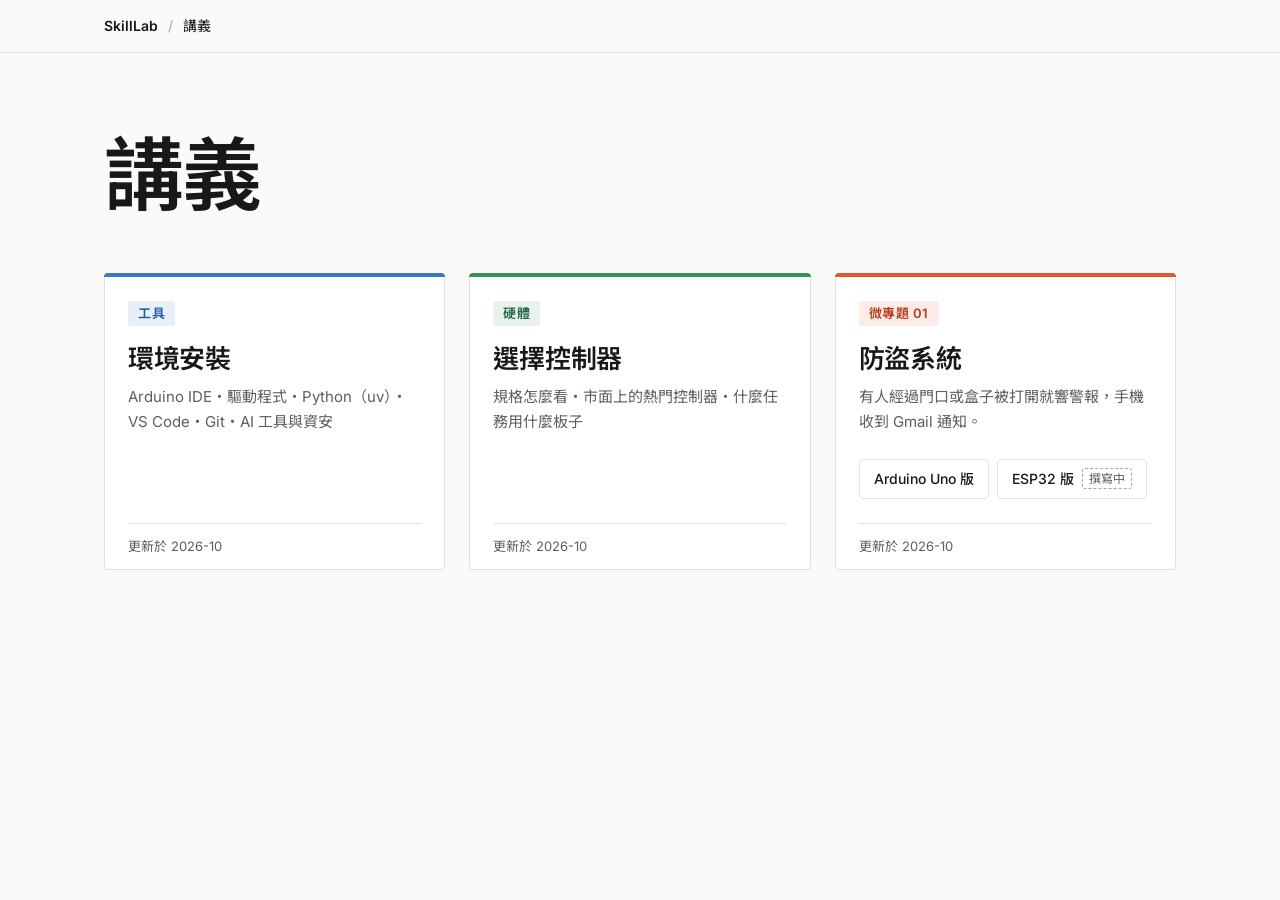
==== commit ea4d4e33: "排版調整" ====
--- a/handout.html
+++ b/handout.html
@@ -19,63 +19,32 @@
 <main class="menu">
   <h1>講義</h1>
 
-  <section class="grp" aria-labelledby="g1">
-    <p class="grp-lab" id="g1">基礎講義</p>
-    <div class="cards">
-      <a class="card wide" href="handout/setup.html">
-        <div class="card-body">
-          <h2>環境安裝</h2>
-          <p>Arduino IDE・驅動程式・Python（uv）・VS Code・Git・AI 工具與資安</p>
-          <span class="go">開始閱讀 →</span>
-        </div>
-      </a>
-      <a class="card wide" href="handout/controller.html">
-        <div class="card-pic">
-          <img src="assets/handout/img/uno-r3.webp" alt="" width="400" height="300">
-          <img src="assets/handout/img/esp32-30pin.webp" alt="" width="400" height="300">
-          <img src="assets/handout/img/pico.webp" alt="" width="400" height="300">
-        </div>
-        <div class="card-body">
-          <h2>選擇控制器</h2>
-          <p>規格怎麼看・市面上的熱門控制器・什麼任務用什麼板子</p>
-          <span class="go">開始閱讀 →</span>
-        </div>
-      </a>
-    </div>
-  </section>
-
-  <section class="grp" aria-labelledby="g2">
-    <p class="grp-lab" id="g2">微專案 01</p>
-    <h2 class="grp-title">防盜系統</h2>
-    <p class="grp-sub">零件：HC-SR04 超音波・光敏電阻模組・旋鈕・有源蜂鳴器・全彩 LED</p>
-    <div class="cards">
-      <a class="card" href="handout/alarm-uno.html">
-        <div class="card-pic"><img src="assets/handout/img/uno-r3.webp" alt="" width="400" height="300" loading="lazy"></div>
-        <div class="card-body">
-          <h2>Arduino Uno 版</h2>
-          <p>Uno 負責偵測與警報，USB 接電腦，由 Python 寄 Gmail。</p>
-          <span class="go">開始閱讀 →</span>
-        </div>
-      </a>
-      <a class="card" href="handout/alarm-esp32.html">
-        <div class="card-pic"><img src="assets/handout/img/esp32-30pin.webp" alt="" width="400" height="300" loading="lazy"></div>
-        <div class="card-body">
-          <h2>ESP32 版</h2>
-          <p>ESP32 可以自己用 Wi-Fi 寄 Gmail，也可以像 Uno 一樣接電腦由 Python 寄。</p>
-          <span class="go">開始閱讀 →</span>
-        </div>
-      </a>
-    </div>
-  </section>
-
-  <footer class="credits">
-    <h2>圖片來源</h2>
-    <ol>
-      <li>Arduino Uno R3：<a href="https://commons.wikimedia.org/wiki/File:Arduino_uno_r3.jpg">Arduino uno r3.jpg</a>，MakeMagazinDE，<a href="https://creativecommons.org/licenses/by-sa/4.0">CC BY-SA 4.0</a></li>
-      <li>ESP32 DevKit 30 腳板：<a href="https://commons.wikimedia.org/wiki/File:ESP32.jpg">ESP32.jpg</a>，Edwiyanto，<a href="https://creativecommons.org/licenses/by-sa/4.0">CC BY-SA 4.0</a>，經裁切</li>
-      <li>Raspberry Pi Pico：<a href="https://commons.wikimedia.org/wiki/File:Raspberry_PI_Pico_2_02.jpg">Raspberry PI Pico 2 02.jpg</a>，Suyash Dwivedi，<a href="https://creativecommons.org/licenses/by-sa/4.0">CC BY-SA 4.0</a>，經裁切</li>
-    </ol>
-  </footer>
+  <!-- One card per handout, in reading order. data-type picks the colour (see handout.css):
+       tool 工具・hardware 硬體・concept 觀念・project 微專題・advanced 進階專題・resource 學習資源 -->
+  <ul class="cards">
+    <li class="card" data-type="tool">
+      <p class="type-tag">工具</p>
+      <h2><a class="card-link" href="handout/setup.html">環境安裝</a></h2>
+      <p class="card-desc">Arduino&nbsp;IDE・驅動程式・Python（uv）・VS&nbsp;Code・Git・AI 工具與資安</p>
+      <p class="card-date">更新於 <time datetime="2026-10">2026-10</time></p>
+    </li>
+    <li class="card" data-type="hardware">
+      <p class="type-tag">硬體</p>
+      <h2><a class="card-link" href="handout/controller.html">選擇控制器</a></h2>
+      <p class="card-desc">規格怎麼看・市面上的熱門控制器・什麼任務用什麼板子</p>
+      <p class="card-date">更新於 <time datetime="2026-10">2026-10</time></p>
+    </li>
+    <li class="card" data-type="project">
+      <p class="type-tag">微專題 01</p>
+      <h2><a class="card-link" href="handout/alarm-uno.html">防盜系統</a></h2>
+      <p class="card-desc">有人經過門口或盒子被打開就響警報，手機收到 Gmail 通知。</p>
+      <ul class="card-vers" aria-label="版本">
+        <li><a class="ver" href="handout/alarm-uno.html">Arduino Uno 版</a></li>
+        <li><a class="ver" href="handout/alarm-esp32.html">ESP32 版<span class="st">撰寫中</span></a></li>
+      </ul>
+      <p class="card-date">更新於 <time datetime="2026-10">2026-10</time></p>
+    </li>
+  </ul>
 </main>
 </body>
 </html>
--- a/assets/handout.css
+++ b/assets/handout.css
@@ -14,6 +14,28 @@
 :where(.hd) :where(h1, h2, h3, h4, p, ul, ol, dl, dd, figure, pre) { margin: 0; padding: 0; }
 :where(.hd) a { color: inherit; }
 :where(.hd) img { max-width: 100%; }
+
+/* ---------- links in the text ----------
+   Every link in the reading text is accent-coloured and underlined. A link that opens a new tab
+   ends in ↗, a download ends in ↓. The icon is a background in the link's right padding, so it
+   never wraps onto a line by itself. Navigation (toc, step index, page end, cards) keeps its own look. */
+.hd main a:not([class], .toc a, .ex-index a, .doc-end a) {
+  color: var(--accent-text);
+  font-weight: 500;
+  text-decoration: underline;
+  text-decoration-thickness: 1px;
+  text-decoration-color: rgb(200 68 28 / 0.45);
+  text-underline-offset: 3px;
+  transition: text-decoration-color var(--dur) var(--ease);
+}
+.hd main a:not([class], .toc a, .ex-index a, .doc-end a):hover { text-decoration-color: currentColor; text-decoration-thickness: 2px; }
+.hd main a:not([class], .toc a, .ex-index a, .doc-end a):is([target="_blank"], [download]) {
+  padding-right: 1.05em;
+  background: url("data:image/svg+xml,%3Csvg xmlns='http://www.w3.org/2000/svg' viewBox='0 0 24 24' fill='none' stroke='%23c8441c' stroke-width='2.4' stroke-linecap='round' stroke-linejoin='round'%3E%3Cpath d='M7 17 17 7M9 7h8v8'/%3E%3C/svg%3E") right 0.02em center / 0.9em no-repeat;
+}
+.hd main a:not([class], .toc a, .ex-index a, .doc-end a)[download] { background-image: url("data:image/svg+xml,%3Csvg xmlns='http://www.w3.org/2000/svg' viewBox='0 0 24 24' fill='none' stroke='%23c8441c' stroke-width='2.4' stroke-linecap='round' stroke-linejoin='round'%3E%3Cpath d='M12 4v11M7 10.5l5 5 5-5M5 20h14'/%3E%3C/svg%3E"); }
+.hd main a:not([class], .toc a, .ex-index a, .doc-end a)[target="_blank"]::after { content: "" / "（另開分頁）"; }
+.hd main a:not([class], .toc a, .ex-index a, .doc-end a)[download]::after { content: "" / "（下載）"; }
 
 /* ---------- top bar ---------- */
 .topbar {
@@ -69,14 +91,31 @@
   .page.has-toc > .doc { grid-area: main; }
 }
 
+/* ---------- course types ----------
+   One colour per type: --t is the stripe, --t-ink on --t-bg is the tag (5:1 or more).
+   The same .type-tag sits on the menu card and in the page's kicker. Rules: CLAUDE.md.
+   進階專題 (advanced) and 學習資源 (resource) are reserved; no handout uses them yet. */
+[data-type="tool"]     { --t: #3b78c4; --t-ink: #245a9c; --t-bg: #e7eff8; }
+[data-type="hardware"] { --t: #3a9160; --t-ink: #256b43; --t-bg: #e7f2ec; }
+[data-type="concept"]  { --t: #8a5cc7; --t-ink: #653f9e; --t-bg: #f1ebf8; }
+[data-type="project"]  { --t: #e4572e; --t-ink: #b53a15; --t-bg: #fcebe6; }
+[data-type="advanced"] { --t: #c73a6b; --t-ink: #9c2450; --t-bg: #f8e7ed; }
+[data-type="resource"] { --t: #b8861b; --t-ink: #7f5a0c; --t-bg: #f6f0e4; }
+.type-tag {
+  display: inline-block;
+  padding: 2px 10px;
+  border-radius: 3px;
+  background: var(--t-bg, #f1efea);
+  color: var(--t-ink, var(--ink-2));
+  font-size: 13px;
+  font-weight: 600;
+  line-height: 1.6;
+  letter-spacing: 0.04em;
+}
+
 /* ---------- document header ---------- */
 .doc-head { padding: 80px 0 48px; }
-.kicker {
-  font-family: var(--mono);
-  font-size: 13px;
-  letter-spacing: 0.12em;
-  color: var(--accent-text);
-}
+.kicker { display: flex; flex-wrap: wrap; align-items: center; gap: 4px 12px; font-size: 14px; font-weight: 500; line-height: 1.6; color: var(--ink-2); }
 .doc-head h1 {
   margin-top: 14px;
   font-size: clamp(44px, 7vw, 80px);
@@ -192,6 +231,7 @@
 .sec b, .sec strong { font-weight: 600; }
 .mono, .sec code { font-family: var(--mono); font-size: 0.88em; }
 .sec code { padding: 1px 5px; border-radius: 3px; background: #f1efea; }
+.sec :not(pre) > code { white-space: nowrap; }
 
 /* the one dominant element of a section */
 .lead-in { margin-top: 36px; }
@@ -552,49 +592,56 @@
 .credits h2 { font-size: 13px; font-weight: 600; color: var(--ink); letter-spacing: 0; }
 .credits ol { margin-top: 8px; padding-left: 1.4em; }
 .credits li + li { margin-top: 4px; }
-.credits a { text-decoration: underline; text-decoration-color: var(--ink-3); text-underline-offset: 2px; }
 
 /* ---------- handout menu ---------- */
 .menu { max-width: 1120px; margin: 0 auto; padding: 80px var(--gut) 120px; }
 .menu h1 { font-size: clamp(44px, 7vw, 80px); font-weight: 600; letter-spacing: -0.03em; line-height: 1.05; }
-.grp { margin-top: 72px; }
-.grp-lab { font-family: var(--mono); font-size: 13px; letter-spacing: 0.12em; color: var(--accent-text); }
-.grp-title { margin-top: 8px; font-size: clamp(24px, 2.6vw, 30px); font-weight: 600; letter-spacing: -0.01em; line-height: 1.3; }
-.grp-sub { margin-top: 4px; font-size: 15px; line-height: 1.7; color: var(--ink-2); }
-.cards { margin-top: 24px; display: grid; grid-template-columns: repeat(2, minmax(0, 1fr)); gap: 24px; }
+
+/* every card is the same shape; the title link covers the whole card, version links sit above it */
+.cards { list-style: none; margin-top: 56px; display: grid; grid-template-columns: repeat(auto-fill, minmax(min(100%, 300px), 1fr)); grid-auto-rows: 1fr; gap: 24px; }
 .card {
+  position: relative;
   display: flex;
   flex-direction: column;
-  min-width: 0;
-  color: inherit;
+  min-height: 240px;
+  padding: 28px 24px 0;
+  background: var(--face);
+  border-radius: 4px;
+  box-shadow: inset 0 0 0 1px var(--rule);
+  overflow: hidden;
+  transition: box-shadow var(--dur) var(--ease);
+}
+.card::before { content: ""; position: absolute; left: 0; right: 0; top: 0; height: 4px; background: var(--t); }
+.card:hover { box-shadow: inset 0 0 0 1px var(--t); }
+.card .type-tag { align-self: flex-start; }
+.card h2 { margin-top: 16px; font-size: clamp(22px, 2.2vw, 26px); font-weight: 600; letter-spacing: -0.01em; line-height: 1.3; }
+.card-link { color: inherit; text-decoration: none; }
+.card-link::after { content: ""; position: absolute; inset: 0; z-index: 1; border-radius: inherit; }
+.card-link:focus-visible { outline: none; }
+.card-link:focus-visible::after { box-shadow: inset 0 0 0 2px var(--accent); border-radius: 4px; }
+.card-desc { margin-top: 8px; margin-bottom: 24px; font-size: 15px; line-height: 1.7; color: var(--ink-2); text-wrap: pretty; }
+.card-vers { position: relative; z-index: 2; list-style: none; margin-bottom: 24px; display: flex; flex-wrap: wrap; gap: 8px; }
+.ver {
+  display: inline-flex;
+  align-items: center;
+  gap: 8px;
+  min-height: 40px;
+  padding: 0 14px;
+  border: 1px solid var(--rule);
+  border-radius: 4px;
+  background: var(--face);
+  color: var(--ink);
+  font-size: 14px;
+  font-weight: 500;
   text-decoration: none;
-  background: var(--face);
-  border: 1px solid var(--rule);
-  border-radius: 4px;
-  overflow: hidden;
-  transition: border-color var(--dur) var(--ease);
-}
-.card:hover { border-color: var(--ink); }
-.card-pic { aspect-ratio: 16 / 9; display: flex; align-items: center; justify-content: center; gap: 4%; padding: 6%; border-bottom: 1px solid var(--rule); }
-.card-pic img { min-width: 0; max-height: 100%; object-fit: contain; }
-.card-pic img:only-child { max-width: 72%; }
-.card-pic img:not(:only-child) { flex: 1 1 0; width: 0; height: 100%; }
-.card-body { padding: 22px 24px 24px; display: flex; flex-direction: column; gap: 6px; flex: 1; }
-.card h2 { font-size: clamp(22px, 2.4vw, 28px); font-weight: 600; letter-spacing: -0.01em; line-height: 1.3; }
-.card p { font-size: 15px; line-height: 1.65; color: var(--ink-2); text-wrap: pretty; }
-.card .go { margin-top: auto; padding-top: 14px; font-size: 15px; font-weight: 500; color: var(--ink); }
-.card:hover .go { color: var(--accent-text); }
-.card.wide { grid-column: 1 / -1; flex-direction: row; }
-.card.wide .card-pic { flex: 0 0 58%; aspect-ratio: auto; min-height: 300px; border-bottom: 0; border-right: 1px solid var(--rule); }
-.card.wide .card-body { justify-content: center; padding: 32px 36px; }
-.card.wide .go { margin-top: 20px; }
-.card.wide h2 { font-size: clamp(28px, 3.4vw, 40px); letter-spacing: -0.02em; }
-.card.wide p { font-size: 16px; }
-@media (max-width: 759px) {
-  .cards { grid-template-columns: minmax(0, 1fr); }
-  .card.wide { flex-direction: column; }
-  .card.wide .card-pic { flex: none; aspect-ratio: 16 / 9; min-height: 0; border-right: 0; border-bottom: 1px solid var(--rule); }
-  .card.wide .card-body { padding: 22px 24px 24px; }
+  transition: border-color var(--dur) var(--ease), color var(--dur) var(--ease);
+}
+.ver:hover { border-color: var(--t); color: var(--t-ink); }
+.ver .st { padding: 0 6px; border: 1px dashed var(--ink-3); border-radius: 3px; font-size: 12px; font-weight: 400; line-height: 1.6; color: var(--ink-2); }
+.card-date { margin-top: auto; padding: 12px 0 14px; border-top: 1px solid var(--rule); font-size: 13px; line-height: 1.6; color: var(--ink-2); }
+@media (max-width: 599px) {
+  .cards { margin-top: 40px; grid-auto-rows: auto; gap: 16px; }
+  .card { min-height: 0; padding: 24px 20px 0; }
 }
 
 @media (max-width: 399px) {
@@ -627,8 +674,8 @@
 .ex-tags .kind { border-color: var(--ink); color: var(--ink); font-weight: 500; }
 .ex .ex-tags + p { margin-top: 14px; }
 .ex .note + .code, .ex p + .code { margin-top: 16px; }
-.code + p, .code + .note { margin-top: 14px; }
-details.fold + p, details.fold + .code { margin-top: 24px; }
+.code + p, .code + .note, .code + .prose { margin-top: 14px; }
+details.fold + p, details.fold + .code, details.fold + .prose { margin-top: 24px; }
 
 details.fold { margin-top: 20px; border-block: 1px solid var(--rule); }
 details.fold + details.fold { margin-top: 0; border-top: 0; }
@@ -768,8 +815,34 @@
   color: var(--ink-2);
 }
 .ex .ex-h + * { margin-top: 12px; }
-.ex-wire img { display: block; width: 100%; max-width: 520px; height: auto; border-radius: 4px; }
-.ex-wire figcaption a { color: var(--accent-text); }
+.ex-wire .zoom { position: relative; display: block; max-width: 520px; }
+.ex-wire img { display: block; width: 100%; height: auto; border-radius: 4px; border: 1px solid var(--rule); }
+.ex-wire .zoom span {
+  position: absolute;
+  top: 10px;
+  right: 10px;
+  padding: 5px 10px;
+  border-radius: 4px;
+  background: var(--paper);
+  color: var(--ink);
+  font-size: 13px;
+  font-weight: 500;
+  line-height: 1.4;
+  transition: background-color var(--dur) var(--ease);
+}
+.ex-wire .zoom:hover span { background: var(--accent); color: #fff; }
+.ex-wire .zoom span::after {
+  content: "";
+  content: "" / "（另開分頁）";
+  display: inline-block;
+  width: 0.85em;
+  height: 0.85em;
+  margin-left: 0.3em;
+  vertical-align: -0.08em;
+  background: currentColor;
+  -webkit-mask: url("data:image/svg+xml,%3Csvg xmlns='http://www.w3.org/2000/svg' viewBox='0 0 24 24' fill='none' stroke='black' stroke-width='2.4' stroke-linecap='round' stroke-linejoin='round'%3E%3Cpath d='M7 17 17 7M9 7h8v8'/%3E%3C/svg%3E") center / contain no-repeat;
+  mask: url("data:image/svg+xml,%3Csvg xmlns='http://www.w3.org/2000/svg' viewBox='0 0 24 24' fill='none' stroke='black' stroke-width='2.4' stroke-linecap='round' stroke-linejoin='round'%3E%3Cpath d='M7 17 17 7M9 7h8v8'/%3E%3C/svg%3E") center / contain no-repeat;
+}
 .ex-wire + .prose { margin-top: 16px; }
 .code.prompt pre { white-space: pre-wrap; overflow-wrap: anywhere; }
 .code.prompt pre code { font-family: "Inter", "Noto Sans TC", system-ui, sans-serif; font-size: 14px; line-height: 1.8; }
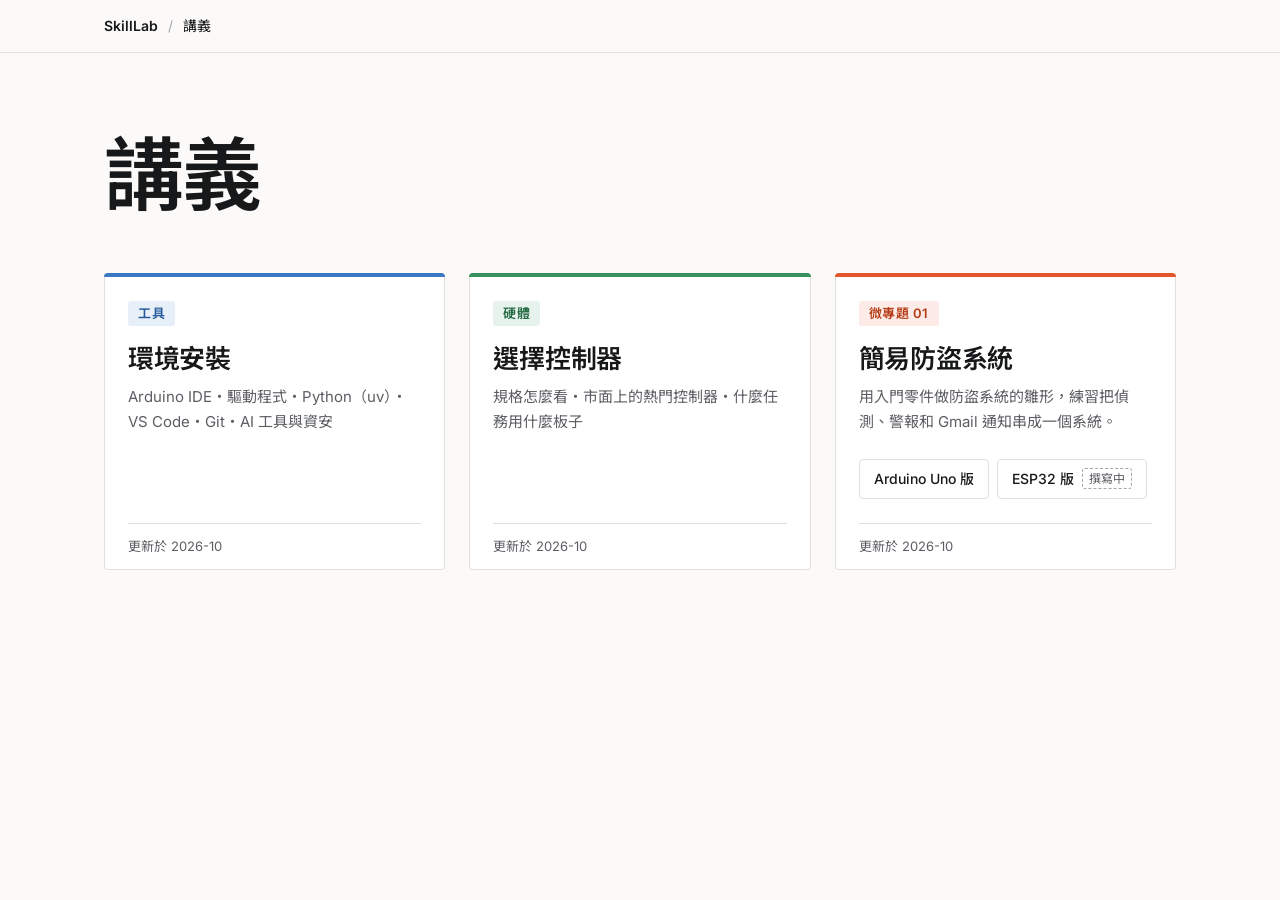
==== commit 95845fed: "文本修正" ====
--- a/handout.html
+++ b/handout.html
@@ -36,8 +36,8 @@
     </li>
     <li class="card" data-type="project">
       <p class="type-tag">微專題 01</p>
-      <h2><a class="card-link" href="handout/alarm-uno.html">防盜系統</a></h2>
-      <p class="card-desc">有人經過門口或盒子被打開就響警報，手機收到 Gmail 通知。</p>
+      <h2><a class="card-link" href="handout/alarm-uno.html">簡易防盜系統</a></h2>
+      <p class="card-desc">用入門零件做防盜系統的雛形，練習把偵測、警報和 Gmail 通知串成一個系統。</p>
       <ul class="card-vers" aria-label="版本">
         <li><a class="ver" href="handout/alarm-uno.html">Arduino Uno 版</a></li>
         <li><a class="ver" href="handout/alarm-esp32.html">ESP32 版<span class="st">撰寫中</span></a></li>
--- a/assets/handout.css
+++ b/assets/handout.css
@@ -141,6 +141,9 @@
   color: var(--ink-2);
 }
 .doc-head .meta b { font-weight: 500; color: var(--ink); }
+/* what the project is for: a learning prototype, not a real product */
+.doc-head .scope { margin-top: 24px; max-width: 40em; padding: 12px 16px; border: 1px solid var(--rule); border-radius: 4px; background: var(--face); font-size: 15px; line-height: 1.75; color: var(--ink-2); }
+.doc-head .scope b { margin-right: 4px; font-weight: 600; color: var(--ink); }
 .doc-head .switch {
   margin-top: 20px;
   display: inline-flex;
@@ -365,6 +368,7 @@
   color: var(--ink-2);
 }
 .fails-h + .fails { margin-top: 12px; }
+.fails + p { margin-top: 24px; }
 
 /* ---------- four questions (AI / prepare / test / failure) ---------- */
 .step-block { margin-top: 56px; }
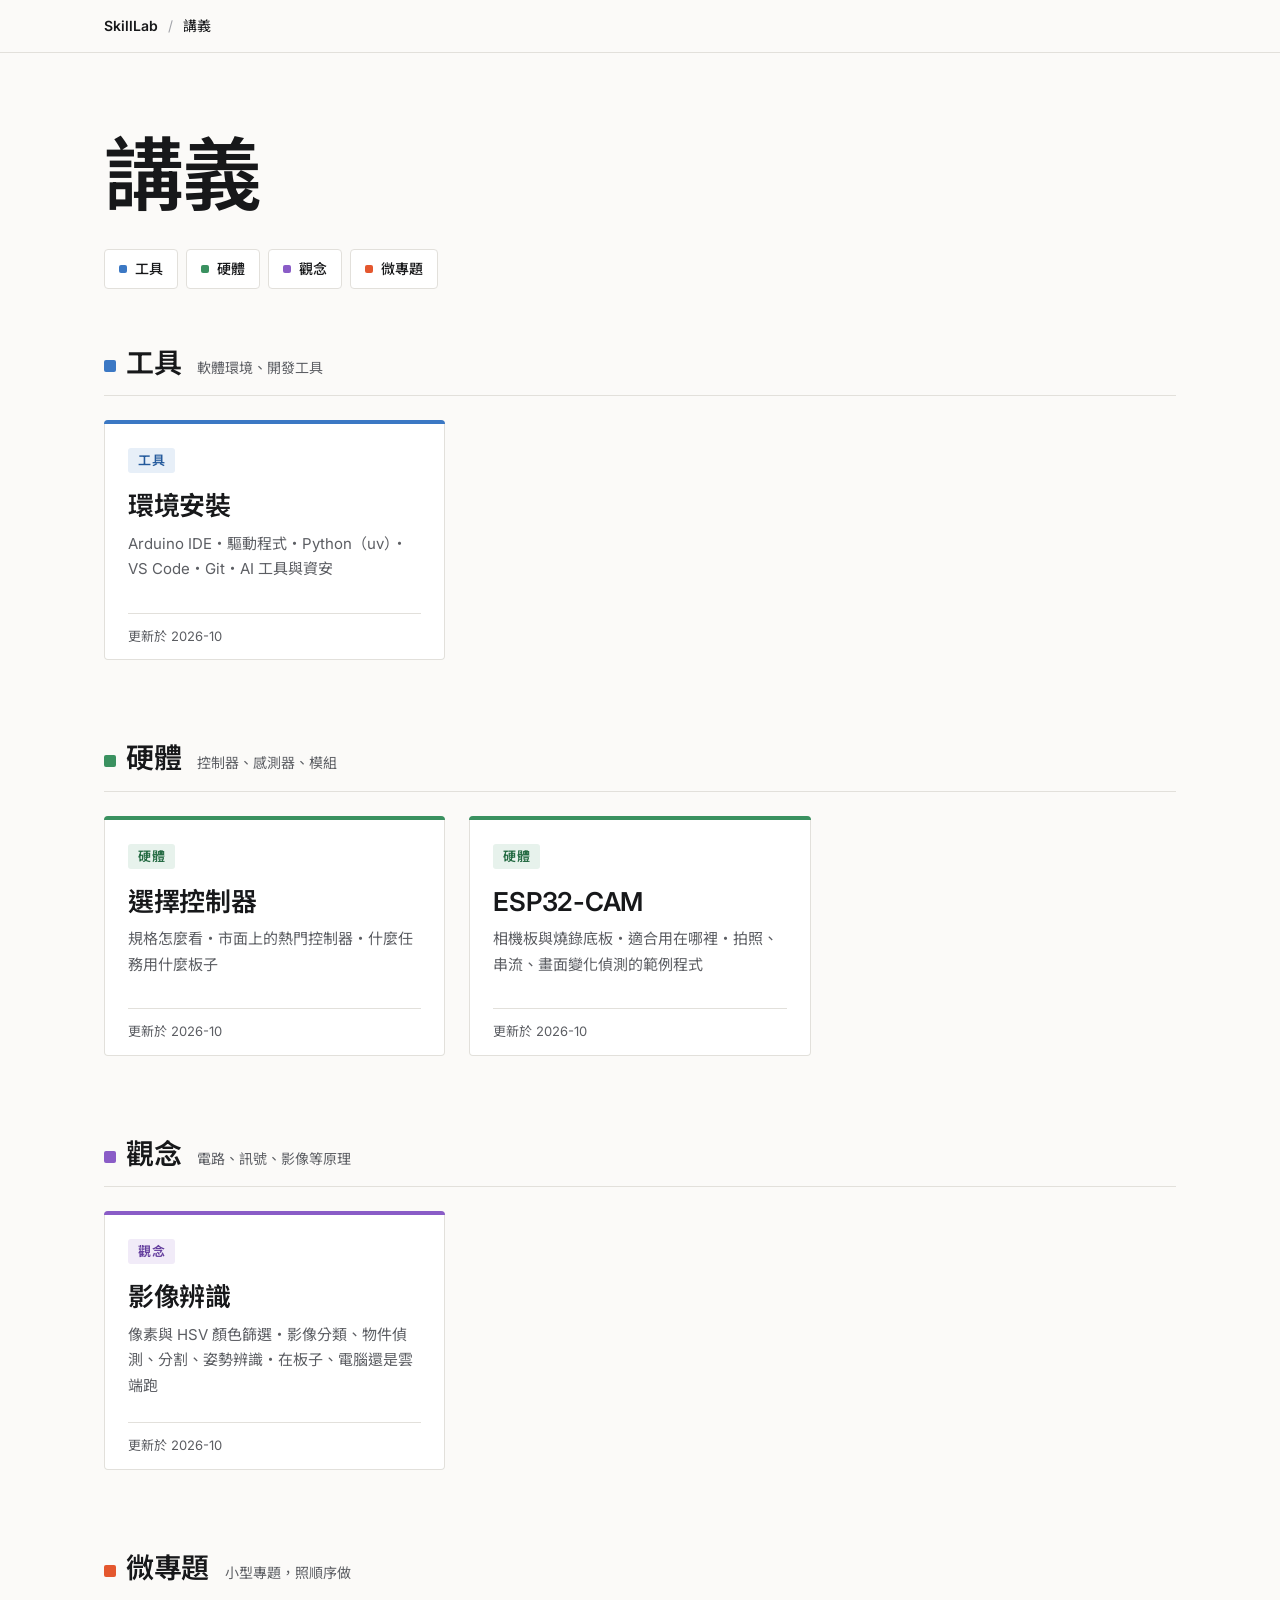
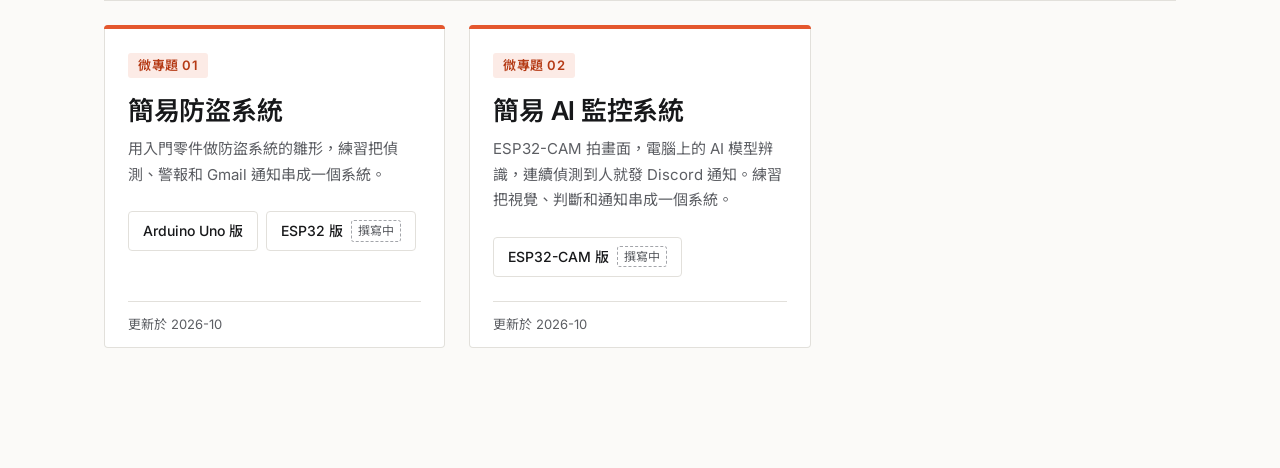
==== commit 42b2181e: "新增影像辨識、ESP32-CAM 講義與微專題 02，講義改用 Markdown 製作 - 講義選單依類型分組，加上跳轉列 - 觀念：影像辨識（HSV、五種 AI 任務、vision_demo.py）" ====
--- a/handout.html
+++ b/handout.html
@@ -19,32 +19,82 @@
 <main class="menu">
   <h1>講義</h1>
 
-  <!-- One card per handout, in reading order. data-type picks the colour (see handout.css):
+  <!-- Grouped by type, groups in the order of the table in CLAUDE.md; inside a group, reading order.
+       data-type picks the colour (see handout.css):
        tool 工具・hardware 硬體・concept 觀念・project 微專題・advanced 進階專題・resource 學習資源 -->
-  <ul class="cards">
-    <li class="card" data-type="tool">
-      <p class="type-tag">工具</p>
-      <h2><a class="card-link" href="handout/setup.html">環境安裝</a></h2>
-      <p class="card-desc">Arduino&nbsp;IDE・驅動程式・Python（uv）・VS&nbsp;Code・Git・AI 工具與資安</p>
-      <p class="card-date">更新於 <time datetime="2026-10">2026-10</time></p>
-    </li>
-    <li class="card" data-type="hardware">
-      <p class="type-tag">硬體</p>
-      <h2><a class="card-link" href="handout/controller.html">選擇控制器</a></h2>
-      <p class="card-desc">規格怎麼看・市面上的熱門控制器・什麼任務用什麼板子</p>
-      <p class="card-date">更新於 <time datetime="2026-10">2026-10</time></p>
-    </li>
-    <li class="card" data-type="project">
-      <p class="type-tag">微專題 01</p>
-      <h2><a class="card-link" href="handout/alarm-uno.html">簡易防盜系統</a></h2>
-      <p class="card-desc">用入門零件做防盜系統的雛形，練習把偵測、警報和 Gmail 通知串成一個系統。</p>
-      <ul class="card-vers" aria-label="版本">
-        <li><a class="ver" href="handout/alarm-uno.html">Arduino Uno 版</a></li>
-        <li><a class="ver" href="handout/alarm-esp32.html">ESP32 版<span class="st">撰寫中</span></a></li>
-      </ul>
-      <p class="card-date">更新於 <time datetime="2026-10">2026-10</time></p>
-    </li>
-  </ul>
+  <nav class="grp-nav" aria-label="講義類型">
+    <a class="grp-jump" data-type="tool" href="#tool">工具</a>
+    <a class="grp-jump" data-type="hardware" href="#hardware">硬體</a>
+    <a class="grp-jump" data-type="concept" href="#concept">觀念</a>
+    <a class="grp-jump" data-type="project" href="#project">微專題</a>
+  </nav>
+
+  <section class="grp" id="tool" data-type="tool" aria-labelledby="tool-h">
+    <div class="grp-head"><h2 id="tool-h">工具</h2><p class="grp-desc">軟體環境、開發工具</p></div>
+    <ul class="cards">
+      <li class="card" data-type="tool">
+        <p class="type-tag">工具</p>
+        <h3><a class="card-link" href="handout/setup.html">環境安裝</a></h3>
+        <p class="card-desc">Arduino&nbsp;IDE・驅動程式・Python（uv）・VS&nbsp;Code・Git・AI 工具與資安</p>
+        <p class="card-date">更新於 <time datetime="2026-10">2026-10</time></p>
+      </li>
+    </ul>
+  </section>
+
+  <section class="grp" id="hardware" data-type="hardware" aria-labelledby="hardware-h">
+    <div class="grp-head"><h2 id="hardware-h">硬體</h2><p class="grp-desc">控制器、感測器、模組</p></div>
+    <ul class="cards">
+      <li class="card" data-type="hardware">
+        <p class="type-tag">硬體</p>
+        <h3><a class="card-link" href="handout/controller.html">選擇控制器</a></h3>
+        <p class="card-desc">規格怎麼看・市面上的熱門控制器・什麼任務用什麼板子</p>
+        <p class="card-date">更新於 <time datetime="2026-10">2026-10</time></p>
+      </li>
+      <li class="card" data-type="hardware">
+        <p class="type-tag">硬體</p>
+        <h3><a class="card-link" href="handout/esp32-cam.html">ESP32-CAM</a></h3>
+        <p class="card-desc">相機板與燒錄底板・適合用在哪裡・拍照、串流、畫面變化偵測的範例程式</p>
+        <p class="card-date">更新於 <time datetime="2026-10">2026-10</time></p>
+      </li>
+    </ul>
+  </section>
+
+  <section class="grp" id="concept" data-type="concept" aria-labelledby="concept-h">
+    <div class="grp-head"><h2 id="concept-h">觀念</h2><p class="grp-desc">電路、訊號、影像等原理</p></div>
+    <ul class="cards">
+      <li class="card" data-type="concept">
+        <p class="type-tag">觀念</p>
+        <h3><a class="card-link" href="handout/vision.html">影像辨識</a></h3>
+        <p class="card-desc">像素與 HSV 顏色篩選・影像分類、物件偵測、分割、姿勢辨識・在板子、電腦還是雲端跑</p>
+        <p class="card-date">更新於 <time datetime="2026-10">2026-10</time></p>
+      </li>
+    </ul>
+  </section>
+
+  <section class="grp" id="project" data-type="project" aria-labelledby="project-h">
+    <div class="grp-head"><h2 id="project-h">微專題</h2><p class="grp-desc">小型專題，照順序做</p></div>
+    <ul class="cards">
+      <li class="card" data-type="project">
+        <p class="type-tag">微專題 01</p>
+        <h3><a class="card-link" href="handout/alarm-uno.html">簡易防盜系統</a></h3>
+        <p class="card-desc">用入門零件做防盜系統的雛形，練習把偵測、警報和 Gmail 通知串成一個系統。</p>
+        <ul class="card-vers" aria-label="版本">
+          <li><a class="ver" href="handout/alarm-uno.html">Arduino Uno 版</a></li>
+          <li><a class="ver" href="handout/alarm-esp32.html">ESP32 版<span class="st">撰寫中</span></a></li>
+        </ul>
+        <p class="card-date">更新於 <time datetime="2026-10">2026-10</time></p>
+      </li>
+      <li class="card" data-type="project">
+        <p class="type-tag">微專題 02</p>
+        <h3><a class="card-link" href="handout/monitor-esp32cam.html">簡易 AI 監控系統</a></h3>
+        <p class="card-desc">ESP32-CAM 拍畫面，電腦上的 AI 模型辨識，連續偵測到人就發 Discord 通知。練習把視覺、判斷和通知串成一個系統。</p>
+        <ul class="card-vers" aria-label="版本">
+          <li><a class="ver" href="handout/monitor-esp32cam.html">ESP32-CAM 版<span class="st">撰寫中</span></a></li>
+        </ul>
+        <p class="card-date">更新於 <time datetime="2026-10">2026-10</time></p>
+      </li>
+    </ul>
+  </section>
 </main>
 </body>
 </html>
--- a/assets/handout.css
+++ b/assets/handout.css
@@ -233,12 +233,13 @@
 .prose li::marker { color: var(--ink-3); }
 .sec b, .sec strong { font-weight: 600; }
 .mono, .sec code { font-family: var(--mono); font-size: 0.88em; }
+.nw { white-space: nowrap; }  /* names with a hyphen (ESP32-CAM, Wi-Fi) must not break at the hyphen */
 .sec code { padding: 1px 5px; border-radius: 3px; background: #f1efea; }
 .sec :not(pre) > code { white-space: nowrap; }
 
 /* the one dominant element of a section */
 .lead-in { margin-top: 36px; }
-.lead-in + p, .lead-in + .note, .lead-in + ul { margin-top: 28px; }
+.lead-in + p, .lead-in + .note, .lead-in + ul, .lead-in + ol { margin-top: 28px; }
 
 /* ---------- figures ---------- */
 .figure { margin-top: 36px; }
@@ -246,6 +247,9 @@
 .figure figcaption, .cap { margin-top: 12px; font-size: 14px; line-height: 1.65; color: var(--ink-2); }
 .panel { background: var(--face); border: 1px solid var(--rule); border-radius: 4px; padding: 28px; }
 @media (max-width: 599px) { .panel { padding: 20px 16px; } }
+/* one drawing alone in a panel: no wider than its viewBox (480) so its 16px text stays 16px; on phones give it the full width */
+.figure.panel > svg.dg { max-width: 480px; margin-inline: auto; }
+@media (max-width: 599px) { .figure.panel:has(> svg.dg) { padding-inline: 4px; } }
 
 .trio { margin-top: 36px; display: grid; grid-template-columns: repeat(3, minmax(0, 1fr)); gap: 12px; align-items: start; }
 .trio figure { display: flex; flex-direction: column; }
@@ -267,7 +271,7 @@
 
 /* ---------- tables ---------- */
 .table-wrap { margin-top: 36px; }
-.table-wrap + p, .table-wrap + .note { margin-top: 16px; }
+.table-wrap + p, .table-wrap + .note, .table-wrap + ul, .table-wrap + ol { margin-top: 16px; }
 .tbl { width: 100%; border-collapse: collapse; font-size: 15px; line-height: 1.65; }
 .tbl th, .tbl td { text-align: left; vertical-align: top; padding: 14px 18px 14px 0; border-bottom: 1px solid var(--rule); }
 .tbl th:last-child, .tbl td:last-child { padding-right: 0; }
@@ -307,6 +311,7 @@
   .tbl.stack, .tbl.stack tbody, .tbl.stack tr, .tbl.stack th, .tbl.stack td { display: block; width: 100%; }
   .tbl.stack tr { padding: 18px 0; border-bottom: 1px solid var(--rule); }
   .tbl.stack tr.grp { padding: 28px 0 0; border-bottom: 0; }
+  .tbl.stack tbody > tr.grp:first-child { padding-top: 0; }  /* the header row is hidden, so no gap above the first group */
   .tbl.stack th, .tbl.stack td { border: 0; padding: 0; }
   .tbl.stack td { position: relative; margin-top: 6px; padding-left: 7.5rem; }
   .tbl.stack td::before { content: attr(data-label); position: absolute; left: 0; top: 0.2em; width: 6.8rem; font-size: 13px; line-height: 1.5; color: var(--ink-2); }
@@ -422,6 +427,17 @@
   .part-pic { width: 72px; }
   .kv { grid-template-columns: minmax(0, 1fr); gap: 0; }
   .kv dt { margin-top: 10px; }
+}
+
+/* ---------- one board: photo beside the list of what is on it ---------- */
+.board { display: grid; grid-template-columns: 240px minmax(0, 1fr); gap: 36px; align-items: start; }
+.board-pic img { display: block; width: 100%; height: auto; border: 1px solid var(--rule); border-radius: 4px; background: var(--face); }
+.board-pic figcaption { margin-top: 8px; font-size: 14px; line-height: 1.6; color: var(--ink-2); text-align: center; }
+.board h3:first-child { margin-top: 0; }
+.board h3 { margin-top: 28px; }
+@media (max-width: 599px) {
+  .board { grid-template-columns: minmax(0, 1fr); gap: 24px; }
+  .board-pic { width: min(100%, 220px); margin: 0 auto; }
 }
 
 /* ---------- layer diagram (sensing / control / application) ---------- */
@@ -487,13 +503,14 @@
   line-height: 1.75;
 }
 .st-loop b { font-weight: 600; }
+.states + :is(p, ul, ol), .st-loop + :is(p, ul, ol) { margin-top: 24px; }
 
 /* ---------- ESP32 board pinout (vertical, USB at the bottom) ---------- */
 .pinouts { margin-top: 36px; display: grid; grid-template-columns: repeat(2, minmax(0, 1fr)); gap: 24px; align-items: start; }
 @media (max-width: 759px) { .pinouts { grid-template-columns: minmax(0, 1fr); } }
 .pinout { background: var(--face); border: 1px solid var(--rule); border-radius: 4px; padding: 20px 12px 16px; }
 .po-title { text-align: center; font-size: 17px; font-weight: 600; }
-.po-title span { display: block; font-size: 13px; font-weight: 400; color: var(--ink-2); }
+.po-title > span { display: block; font-size: 13px; font-weight: 400; color: var(--ink-2); }
 .po-grid { margin-top: 14px; display: grid; grid-template-columns: minmax(0, 1fr) 56px minmax(0, 1fr); justify-content: center; }
 .po-col { list-style: none; }
 .po-col li { height: 24px; display: flex; align-items: center; gap: 6px; font-size: 12px; line-height: 1; }
@@ -567,6 +584,43 @@
 .dg text { font-family: "Inter", "Noto Sans TC", system-ui, sans-serif; font-size: 16px; fill: var(--ink); }
 .dg .tm { font-family: var(--mono); font-size: 14px; fill: var(--ink-2); }
 
+/* ---------- same picture, different outputs (vision tasks) ---------- */
+.tasks { margin-top: 36px; display: grid; grid-template-columns: repeat(3, minmax(0, 1fr)); gap: 28px 16px; }
+@media (max-width: 759px) { .tasks { grid-template-columns: repeat(2, minmax(0, 1fr)); gap: 24px 12px; } }
+@media (max-width: 599px) { .tasks { grid-template-columns: minmax(0, 1fr); gap: 28px; } }
+.tasks figure { display: flex; flex-direction: column; }
+.tasks svg { display: block; width: 100%; height: auto; background: var(--face); border: 1px solid var(--rule); border-radius: 4px; }
+.tasks .t { margin-top: 10px; font-size: 16px; font-weight: 600; line-height: 1.4; }
+.tasks .d { margin-top: 2px; font-size: 14px; line-height: 1.65; color: var(--ink-2); }
+.tk .wall { fill: var(--face); }
+.tk .floor { fill: var(--face-left); }
+.tk .edge { stroke: var(--ink-3); stroke-width: 1; }
+.tk .body { fill: var(--ink-3); stroke: var(--ink-3); }
+.tk polyline { fill: none; stroke-width: 8; stroke-linecap: round; stroke-linejoin: round; }
+.tk .ball { fill: var(--accent); }
+.tk .dim { opacity: 0.25; }
+.tk .box { fill: none; stroke: var(--accent); stroke-width: 1.5; }
+.tk .box.ink { stroke: var(--ink); }
+.tk .tag rect { fill: var(--accent-text); }
+.tk .tag text { fill: var(--face); font: 500 11px var(--mono); }
+.tk .m1 { fill: var(--accent); stroke: var(--accent); opacity: 0.8; }
+.tk .m2 { fill: var(--ink); stroke: var(--ink); opacity: 0.6; }
+.tk .m3 { fill: var(--accent-tint); stroke: var(--accent); stroke-width: 1.5; }
+.tk .s-wall { fill: var(--face); }
+.tk .s-floor { fill: var(--ink-3); opacity: 0.5; }
+.tk .sk polyline { stroke: var(--accent); stroke-width: 2; }
+.tk .kp { fill: var(--ink); }
+.tk .lbl { font: 600 13px "Inter", "Noto Sans TC", system-ui, sans-serif; fill: var(--ink); }
+/* pixel grid: a ball made of pixels */
+.dg .px-b { fill: var(--accent); }
+.dg .px-e { fill: var(--accent-tint); }
+.dg .px-w { fill: var(--face-left); }
+.dg :is(.px-b, .px-e, .px-w) { stroke: var(--face); stroke-width: 1; }
+.dg .px-hl { fill: none; stroke: var(--ink); stroke-width: 2.5; }
+/* a colour sample in a table; .is-shade darkens it the way a shadow would */
+.swatch { position: relative; display: inline-block; width: 48px; height: 28px; border-radius: 3px; background: var(--accent); vertical-align: middle; overflow: hidden; }
+.swatch.is-shade::after { content: ""; position: absolute; inset: 0; background: var(--ink); opacity: 0.4; }
+
 /* ---------- five-slot glyph (same drawing as the homepage) ---------- */
 .figure .glyph-big { display: block; width: min(100%, 340px); height: auto; margin: 8px auto 0; }
 .glyph-big text { font-family: "Inter", "Noto Sans TC", system-ui, sans-serif; font-size: 13px; fill: var(--ink-2); }
@@ -601,6 +655,37 @@
 .menu { max-width: 1120px; margin: 0 auto; padding: 80px var(--gut) 120px; }
 .menu h1 { font-size: clamp(44px, 7vw, 80px); font-weight: 600; letter-spacing: -0.03em; line-height: 1.05; }
 
+/* one group per type, in the order of the table in CLAUDE.md; the jump bar links to each group */
+.grp-nav { margin-top: 32px; display: flex; flex-wrap: wrap; gap: 8px; }
+.grp-jump {
+  display: inline-flex;
+  align-items: center;
+  gap: 8px;
+  min-height: 40px;
+  padding: 0 14px;
+  border: 1px solid var(--rule);
+  border-radius: 4px;
+  background: var(--face);
+  color: var(--ink);
+  font-size: 14px;
+  font-weight: 500;
+  text-decoration: none;
+  transition: border-color var(--dur) var(--ease), color var(--dur) var(--ease);
+}
+.grp-jump::before { content: ""; width: 8px; height: 8px; border-radius: 2px; background: var(--t); }
+.grp-jump:hover { border-color: var(--t); color: var(--t-ink); }
+.grp { margin-top: 80px; scroll-margin-top: 76px; }
+.grp-nav + .grp { margin-top: 56px; }
+.grp-head { display: flex; flex-wrap: wrap; align-items: baseline; gap: 4px 16px; padding-bottom: 14px; border-bottom: 1px solid var(--rule); }
+.grp-head h2 { font-size: clamp(22px, 2.4vw, 28px); font-weight: 600; letter-spacing: -0.01em; line-height: 1.3; }
+.grp-head h2::before { content: ""; display: inline-block; width: 12px; height: 12px; margin-right: 10px; border-radius: 2px; background: var(--t); vertical-align: 0.04em; }
+.grp-desc { font-size: 14px; line-height: 1.6; color: var(--ink-2); }
+.grp .cards { margin-top: 24px; }
+@media (max-width: 599px) {
+  .grp { margin-top: 56px; }
+  .grp-nav + .grp { margin-top: 40px; }
+}
+
 /* every card is the same shape; the title link covers the whole card, version links sit above it */
 .cards { list-style: none; margin-top: 56px; display: grid; grid-template-columns: repeat(auto-fill, minmax(min(100%, 300px), 1fr)); grid-auto-rows: 1fr; gap: 24px; }
 .card {
@@ -618,7 +703,7 @@
 .card::before { content: ""; position: absolute; left: 0; right: 0; top: 0; height: 4px; background: var(--t); }
 .card:hover { box-shadow: inset 0 0 0 1px var(--t); }
 .card .type-tag { align-self: flex-start; }
-.card h2 { margin-top: 16px; font-size: clamp(22px, 2.2vw, 26px); font-weight: 600; letter-spacing: -0.01em; line-height: 1.3; }
+.card h3 { margin-top: 16px; font-size: clamp(22px, 2.2vw, 26px); font-weight: 600; letter-spacing: -0.01em; line-height: 1.3; }
 .card-link { color: inherit; text-decoration: none; }
 .card-link::after { content: ""; position: absolute; inset: 0; z-index: 1; border-radius: inherit; }
 .card-link:focus-visible { outline: none; }
@@ -674,7 +759,7 @@
 .ex-no { font: 500 13px var(--mono); letter-spacing: 0.12em; color: var(--accent-text); }
 .sec .ex h3 { margin-top: 6px; font-size: clamp(22px, 2.6vw, 26px); }
 .ex-tags { margin-top: 12px; display: flex; flex-wrap: wrap; gap: 6px; }
-.ex-tags span { padding: 2px 9px; border: 1px solid var(--rule); border-radius: 4px; background: var(--face); font-size: 13px; line-height: 1.7; color: var(--ink-2); }
+.ex-tags > span { padding: 2px 9px; border: 1px solid var(--rule); border-radius: 4px; background: var(--face); font-size: 13px; line-height: 1.7; color: var(--ink-2); }
 .ex-tags .kind { border-color: var(--ink); color: var(--ink); font-weight: 500; }
 .ex .ex-tags + p { margin-top: 14px; }
 .ex .note + .code, .ex p + .code { margin-top: 16px; }
@@ -806,6 +891,7 @@
 /* the course question quoted at the top of a section */
 .sec .lead-q { font-size: clamp(18px, 2.2vw, 21px); font-weight: 600; line-height: 1.6; color: var(--ink); }
 .sec .lead-q + p { margin-top: 8px; }
+.sec .lead-q + .fails-h { margin-top: 40px; }
 
 /* ---------- self-study steps (微專案) ---------- */
 .ex .ex-goal { margin-top: 14px; font-size: 17px; }
@@ -821,7 +907,7 @@
 .ex .ex-h + * { margin-top: 12px; }
 .ex-wire .zoom { position: relative; display: block; max-width: 520px; }
 .ex-wire img { display: block; width: 100%; height: auto; border-radius: 4px; border: 1px solid var(--rule); }
-.ex-wire .zoom span {
+.ex-wire .zoom > span {
   position: absolute;
   top: 10px;
   right: 10px;
@@ -834,8 +920,8 @@
   line-height: 1.4;
   transition: background-color var(--dur) var(--ease);
 }
-.ex-wire .zoom:hover span { background: var(--accent); color: #fff; }
-.ex-wire .zoom span::after {
+.ex-wire .zoom:hover > span { background: var(--accent); color: #fff; }
+.ex-wire .zoom > span::after {
   content: "";
   content: "" / "（另開分頁）";
   display: inline-block;
@@ -868,18 +954,20 @@
 .arch-h { font: 500 12px var(--mono); letter-spacing: 0.1em; color: var(--accent-text); }
 .arch-box ul { list-style: none; margin-top: 8px; }
 .arch-box li { font-size: 15px; font-weight: 600; line-height: 1.45; }
-.arch-box li span { display: block; font-size: 13px; font-weight: 400; color: var(--ink-2); }
+.arch-box li > span { display: block; font-size: 13px; font-weight: 400; color: var(--ink-2); }
 .arch-box li + li { margin-top: 8px; }
 .arch-m { margin-top: 6px; font-size: 15px; font-weight: 600; line-height: 1.45; }
+.arch-m .arch-sub { display: block; margin-top: 2px; font-size: 13px; font-weight: 400; color: var(--ink-2); }
 .arch-dev { display: grid; grid-template-columns: minmax(0, 1fr) 32px minmax(0, 1fr) 32px minmax(0, 1fr); align-items: stretch; }
 .arch-arrow { position: relative; align-self: center; height: 1px; margin: 0 4px; background: var(--ink); }
 .arch-arrow::after { content: ""; position: absolute; right: -1px; top: -4px; border: 4.5px solid transparent; border-left: 7px solid var(--ink); border-right: 0; }
 .arch-bar { display: flex; flex-wrap: wrap; gap: 6px 28px; margin-top: 12px; padding: 10px 16px; border: 1px dashed var(--ink-3); border-radius: 4px; font-size: 14px; line-height: 1.6; }
 .arch-bar dt { display: inline; margin-right: 8px; font-weight: 600; }
 .arch-bar dd { display: inline; color: var(--ink-2); }
-.arch-sys { list-style: none; display: grid; grid-template-columns: minmax(0, 1fr) 76px minmax(0, 1fr) 76px minmax(0, 1fr) 40px minmax(0, 1fr); align-items: center; }
+.arch-sys { list-style: none; display: grid; grid-template-columns: var(--cols, minmax(0, 1fr) 76px minmax(0, 1fr) 76px minmax(0, 1fr) 40px minmax(0, 1fr)); align-items: center; }  /* md2html sets --cols for other box counts */
 .arch-sys .arch-box { height: 100%; }
 .arch-link { position: relative; padding: 0 4px 10px; font-size: 12px; line-height: 1.4; text-align: center; color: var(--ink-2); }
+@media (min-width: 680px) { .arch-link:empty { padding-top: calc(12px * 1.4); } }  /* same height as a one-line label, so the arrow lines up */
 .arch-link::before { content: ""; position: absolute; left: 4px; right: 6px; bottom: 0; height: 1px; background: var(--ink); }
 .arch-link::after { content: ""; position: absolute; right: 2px; bottom: -4px; border: 4.5px solid transparent; border-left: 7px solid var(--ink); border-right: 0; }
 .arch-side { margin-top: 12px; font-size: 14px; color: var(--ink-2); }
@@ -892,3 +980,4 @@
   .arch-link::after { left: -4px; right: auto; bottom: -1px; border: 4.5px solid transparent; border-top: 7px solid var(--ink); border-bottom: 0; }
 }
 .arch + p { margin-top: 20px; }
+.arch.lead-in { margin-top: 36px; }
